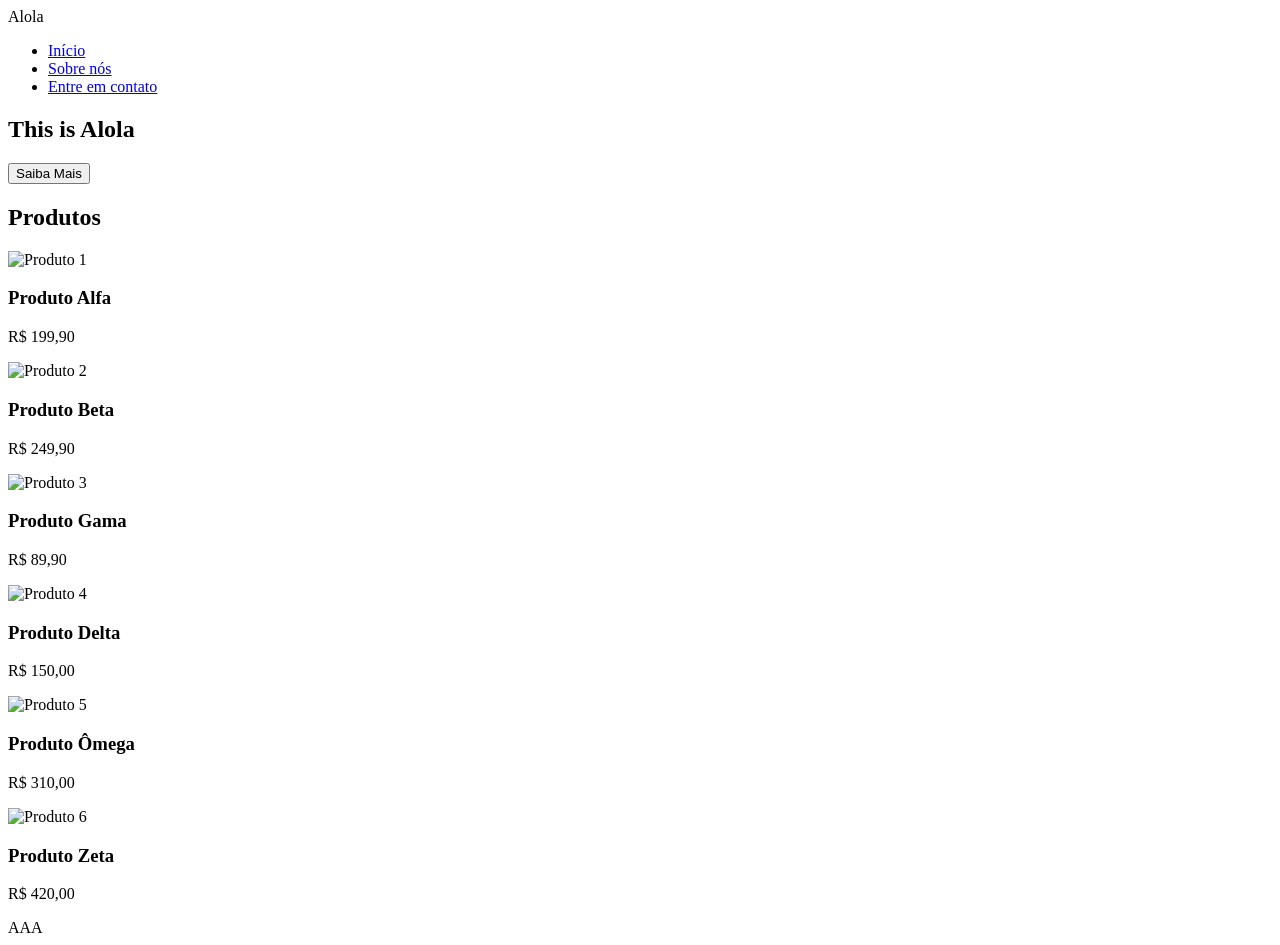
==== project_alola/index.html @ 88908933 "Iniciando projeto final" ====
<!DOCTYPE html>
<html lang="pt-BR">
<head>
    <meta charset="UTF-8">
    <meta name="viewport" content="width=device-width, initial-scale=1.0">
    <title>Alola website</title>
    <link rel="stylesheet" href="resources/style.css">
</head>
<body>

    <header>
        <nav class="navbar">
            <div class="logo">Alola</div>
            <div class="hamburger" id="hamburger-menu">
                <span></span>
                <span></span>
                <span></span>
            </div>
            <ul class="nav-links" id="nav-links-container">
                <li><a href="index.html">Início</a></li>
                <li><a href="sobre_nos.html">Sobre nós</a></li>
                <li><a href="contato.html">Entre em contato</a></li>
            </ul>
        </nav>
    </header>

        <section class="hero">
            <h1>This is Alola</h1>
            <button>Saiba Mais</button>
        </section>

        <section id="pagina1" class="container">
            <h2 class="section-title">Produtos</h2>
            <div class="grid-produtos">
                <div class="produto-card">
                    <img src="https://picsum.photos/400/300?random=1" alt="Produto 1">
                    <div class="produto-info">
                        <h3>Produto Alfa</h3>
                        <p class="preco">R$ 199,90</p>
                    </div>
                </div>
                <div class="produto-card">
                    <img src="https://picsum.photos/400/300?random=2" alt="Produto 2">
                    <div class="produto-info">
                        <h3>Produto Beta</h3>
                        <p class="preco">R$ 249,90</p>
                    </div>
                </div>
                <div class="produto-card">
                    <img src="https://picsum.photos/400/300?random=3" alt="Produto 3">
                    <div class="produto-info">
                        <h3>Produto Gama</h3>
                        <p class="preco">R$ 89,90</p>
                    </div>
                </div>
                <div class="produto-card">
                    <img src="https://picsum.photos/400/300?random=4" alt="Produto 4">
                    <div class="produto-info">
                        <h3>Produto Delta</h3>
                        <p class="preco">R$ 150,00</p>
                    </div>
                </div>
                <div class="produto-card">
                    <img src="https://picsum.photos/400/300?random=5" alt="Produto 5">
                    <div class="produto-info">
                        <h3>Produto Ômega</h3>
                        <p class="preco">R$ 310,00</p>
                    </div>
                </div>
                <div class="produto-card">
                    <img src="https://picsum.photos/400/300?random=6" alt="Produto 6">
                    <div class="produto-info">
                        <h3>Produto Zeta</h3>
                        <p class="preco">R$ 420,00</p>
                    </div>
                </div>
            </div>
        </section>
    <footer>
        AAA
    </footer>
</body>
</html>
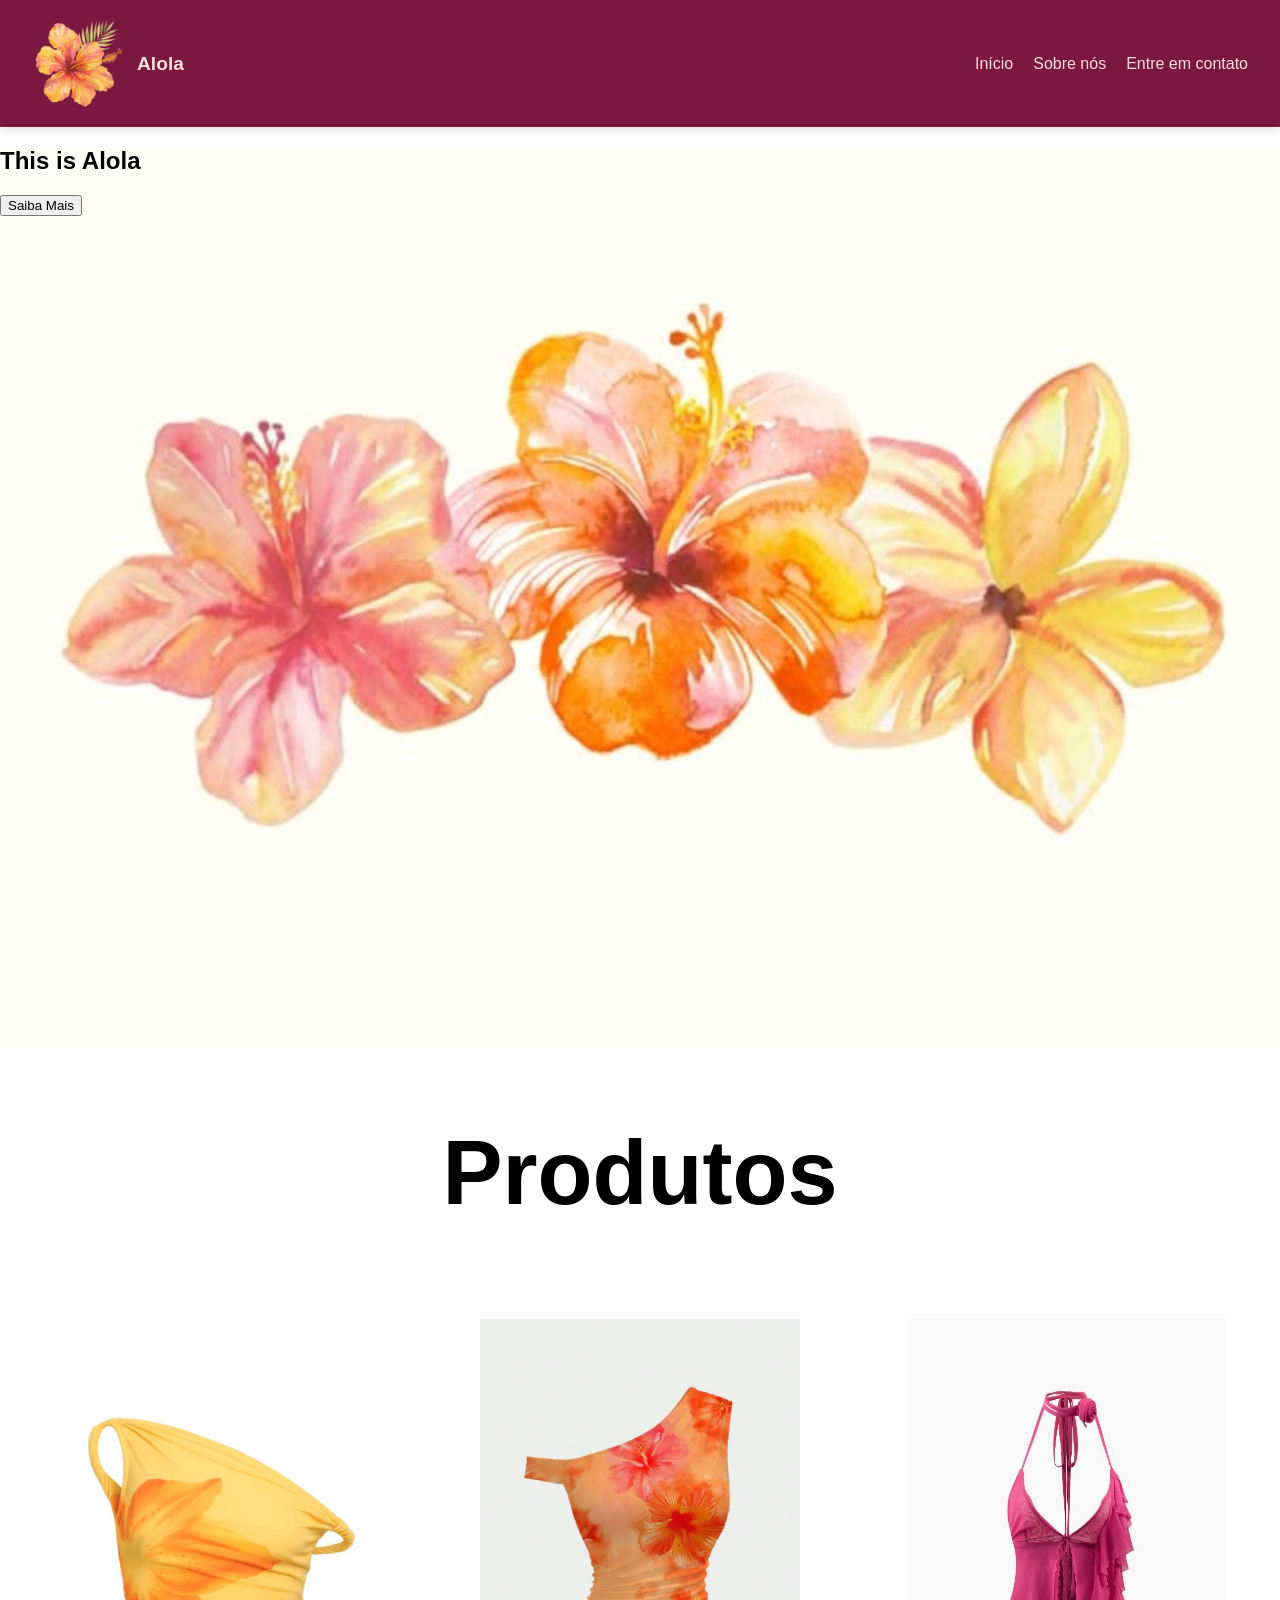
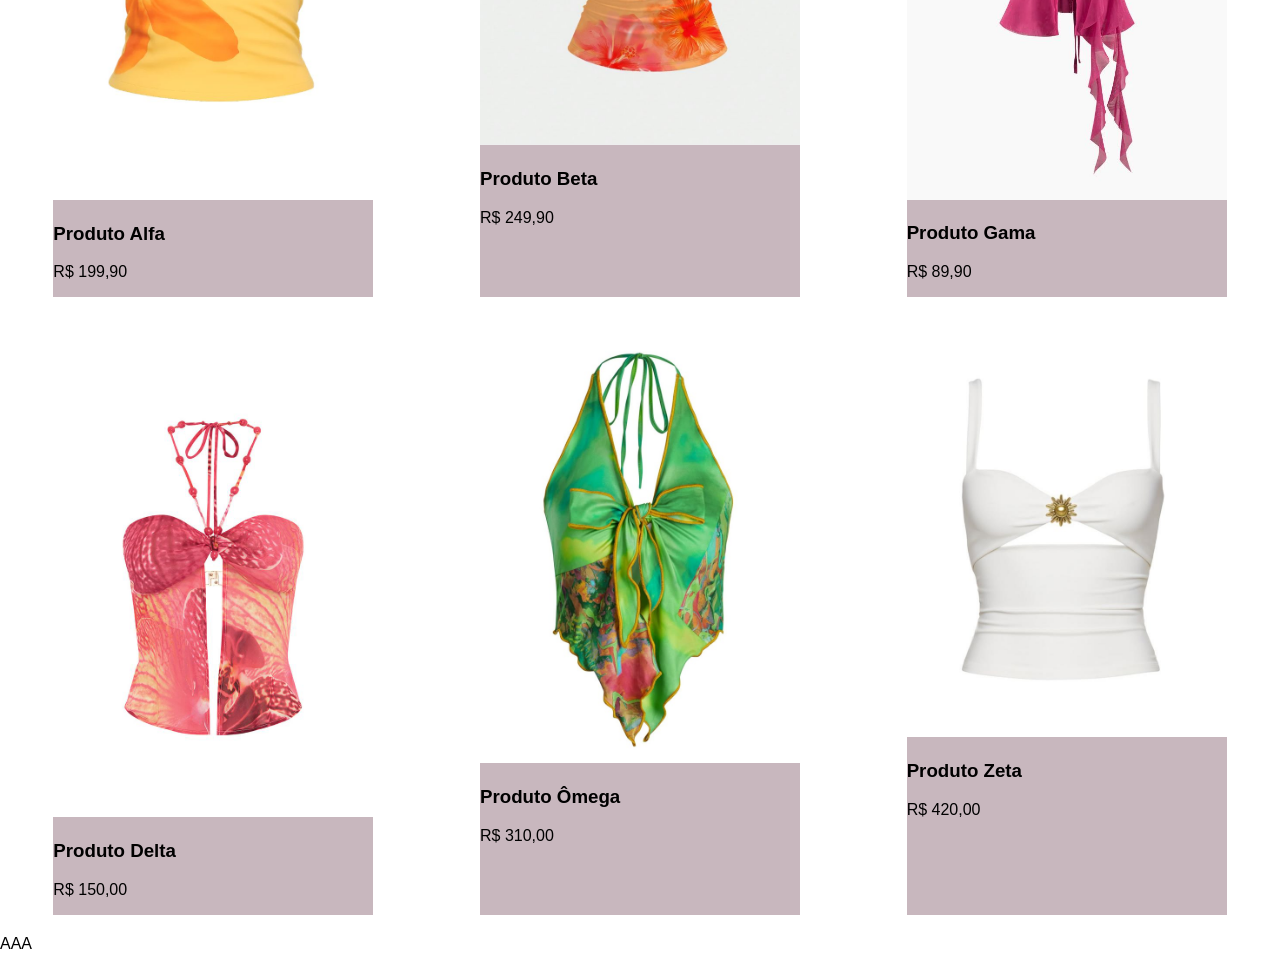
==== commit 9b0bf751: "Atualizando projeto" ====
--- a/project_alola/index.html
+++ b/project_alola/index.html
@@ -4,13 +4,17 @@
     <meta charset="UTF-8">
     <meta name="viewport" content="width=device-width, initial-scale=1.0">
     <title>Alola website</title>
+    <script src="logica.js" defer></script>
     <link rel="stylesheet" href="resources/style.css">
 </head>
 <body>
 
     <header>
         <nav class="navbar">
-            <div class="logo">Alola</div>
+            <div class="logo">
+                <img class="logo" src="resources/img/logo.png" alt="logo">
+                <a href="index.html">Alola</a>
+            </div>
             <div class="hamburger" id="hamburger-menu">
                 <span></span>
                 <span></span>
@@ -30,45 +34,45 @@
         </section>
 
         <section id="pagina1" class="container">
-            <h2 class="section-title">Produtos</h2>
+            <h1 class="section-title">Produtos</h1>
             <div class="grid-produtos">
                 <div class="produto-card">
-                    <img src="https://picsum.photos/400/300?random=1" alt="Produto 1">
+                    <img src="resources/img/blusa_amarela.jpg" alt="Produto 1">
                     <div class="produto-info">
                         <h3>Produto Alfa</h3>
                         <p class="preco">R$ 199,90</p>
                     </div>
                 </div>
                 <div class="produto-card">
-                    <img src="https://picsum.photos/400/300?random=2" alt="Produto 2">
+                    <img src="resources/img/blusa_laranja.jpg" alt="Produto 2">
                     <div class="produto-info">
                         <h3>Produto Beta</h3>
                         <p class="preco">R$ 249,90</p>
                     </div>
                 </div>
                 <div class="produto-card">
-                    <img src="https://picsum.photos/400/300?random=3" alt="Produto 3">
+                    <img src="resources/img/blusa_rosa.jpg" alt="Produto 3">
                     <div class="produto-info">
                         <h3>Produto Gama</h3>
                         <p class="preco">R$ 89,90</p>
                     </div>
                 </div>
                 <div class="produto-card">
-                    <img src="https://picsum.photos/400/300?random=4" alt="Produto 4">
+                    <img src="resources/img/blusa_salmao.jpg" alt="Produto 4">
                     <div class="produto-info">
                         <h3>Produto Delta</h3>
                         <p class="preco">R$ 150,00</p>
                     </div>
                 </div>
                 <div class="produto-card">
-                    <img src="https://picsum.photos/400/300?random=5" alt="Produto 5">
+                    <img src="resources/img/blusa_verde.jpg" alt="Produto 5">
                     <div class="produto-info">
                         <h3>Produto Ômega</h3>
                         <p class="preco">R$ 310,00</p>
                     </div>
                 </div>
                 <div class="produto-card">
-                    <img src="https://picsum.photos/400/300?random=6" alt="Produto 6">
+                    <img src="resources/img/blusa_branca.jpg" alt="Produto 6">
                     <div class="produto-info">
                         <h3>Produto Zeta</h3>
                         <p class="preco">R$ 420,00</p>
--- a/project_alola/resources/style.css
+++ b/project_alola/resources/style.css
@@ -0,0 +1,116 @@
+body{
+    text-decoration: none;
+    margin: 0;
+    padding: 0;
+    box-sizing: border-box;
+    font-family: -apple-system, BlinkMacSystemFont, "Segoe UI", Roboto, Helvetica, Arial, sans-serif;;
+}
+.navbar {
+    display: flex;
+    justify-content: space-between;
+    align-items: center;
+    padding: 1rem 2rem;
+    background-color: #7b1840;
+    box-shadow: 0 3px 7px rgba(0,0,0,0.1);
+}
+.logo {
+    display: flex;
+    align-items: center;
+    gap: 10px;
+    font-weight: bold;
+    font-size: 1.2rem;
+}
+.logo img {
+    height: 95px;
+}
+.nav-links {
+    display: flex;
+    list-style: none;
+    gap: 20px;
+}
+a {
+    text-decoration: none;
+    color: #ffdddd;
+    transition: color 0.3s;
+}
+#pagina1{
+    width: 100%;
+} 
+#pagina1 .section-title{
+    text-align: center;
+    font-size: 10vh;
+}
+.grid-produtos{
+    display:flex;
+    flex-wrap: wrap;
+    justify-content: space-around;
+}
+.produto-card{
+    margin: 20px 15px;
+    background-color: #8c69777a;
+    width: 25%;
+}
+.produto-card img{
+    width: 100%;
+}
+/* Esconde o hambúrguer no desktop */
+.hamburger {
+    display: none;
+    cursor: pointer;
+    flex-direction: column;
+    gap: 5px;
+}
+.hamburger span {
+    display: block;
+    width: 25px;
+    height: 3px;
+    background-color: #ffdddd;
+    transition: all 0.3s ease;
+}
+.hero{
+    margin:0;
+    padding: 0;
+    background-image: url('img/download\ \(2\).jpg');
+    background-size: cover;      
+    background-repeat: no-repeat;
+    min-height: 100vh;
+}
+/* --- 3. Responsividade (Telas até 768px) --- */
+@media (max-width: 768px) {
+    .hamburger {
+        display: flex; /* Mostra o hambúrguer no mobile */
+    }
+
+    .nav-links {
+        position: absolute;
+        top: 90px; /* Altura aproximada do seu cabeçalho */
+        right: -100%; /* Esconde o menu para fora da tela */
+        flex-direction: column;
+        background-color: #7b1840c4;
+        width: 100%;
+        text-align: center;
+        transition: 0.3s ease-in-out;
+        box-shadow: 0 10px 10px rgba(0,0,0,0.1);
+        padding: 2rem 0;
+    }
+
+    /* Quando o JS ativar a classe, o menu entra na tela */
+    .nav-links.active {
+        right: 0;
+    }
+
+    .nav-links li {
+        margin: 1.5rem 0;
+    }
+
+    /* BÔNUS: Efeito visual no botão Hambúrguer virando um "X" */
+    .hamburger.active span:nth-child(1) {
+        transform: translateY(8px) rotate(45deg);
+    }
+    .hamburger.active span:nth-child(2) {
+        opacity: 0;
+    }
+    .hamburger.active span:nth-child(3) {
+        transform: translateY(-8px) rotate(-45deg);
+    }
+}
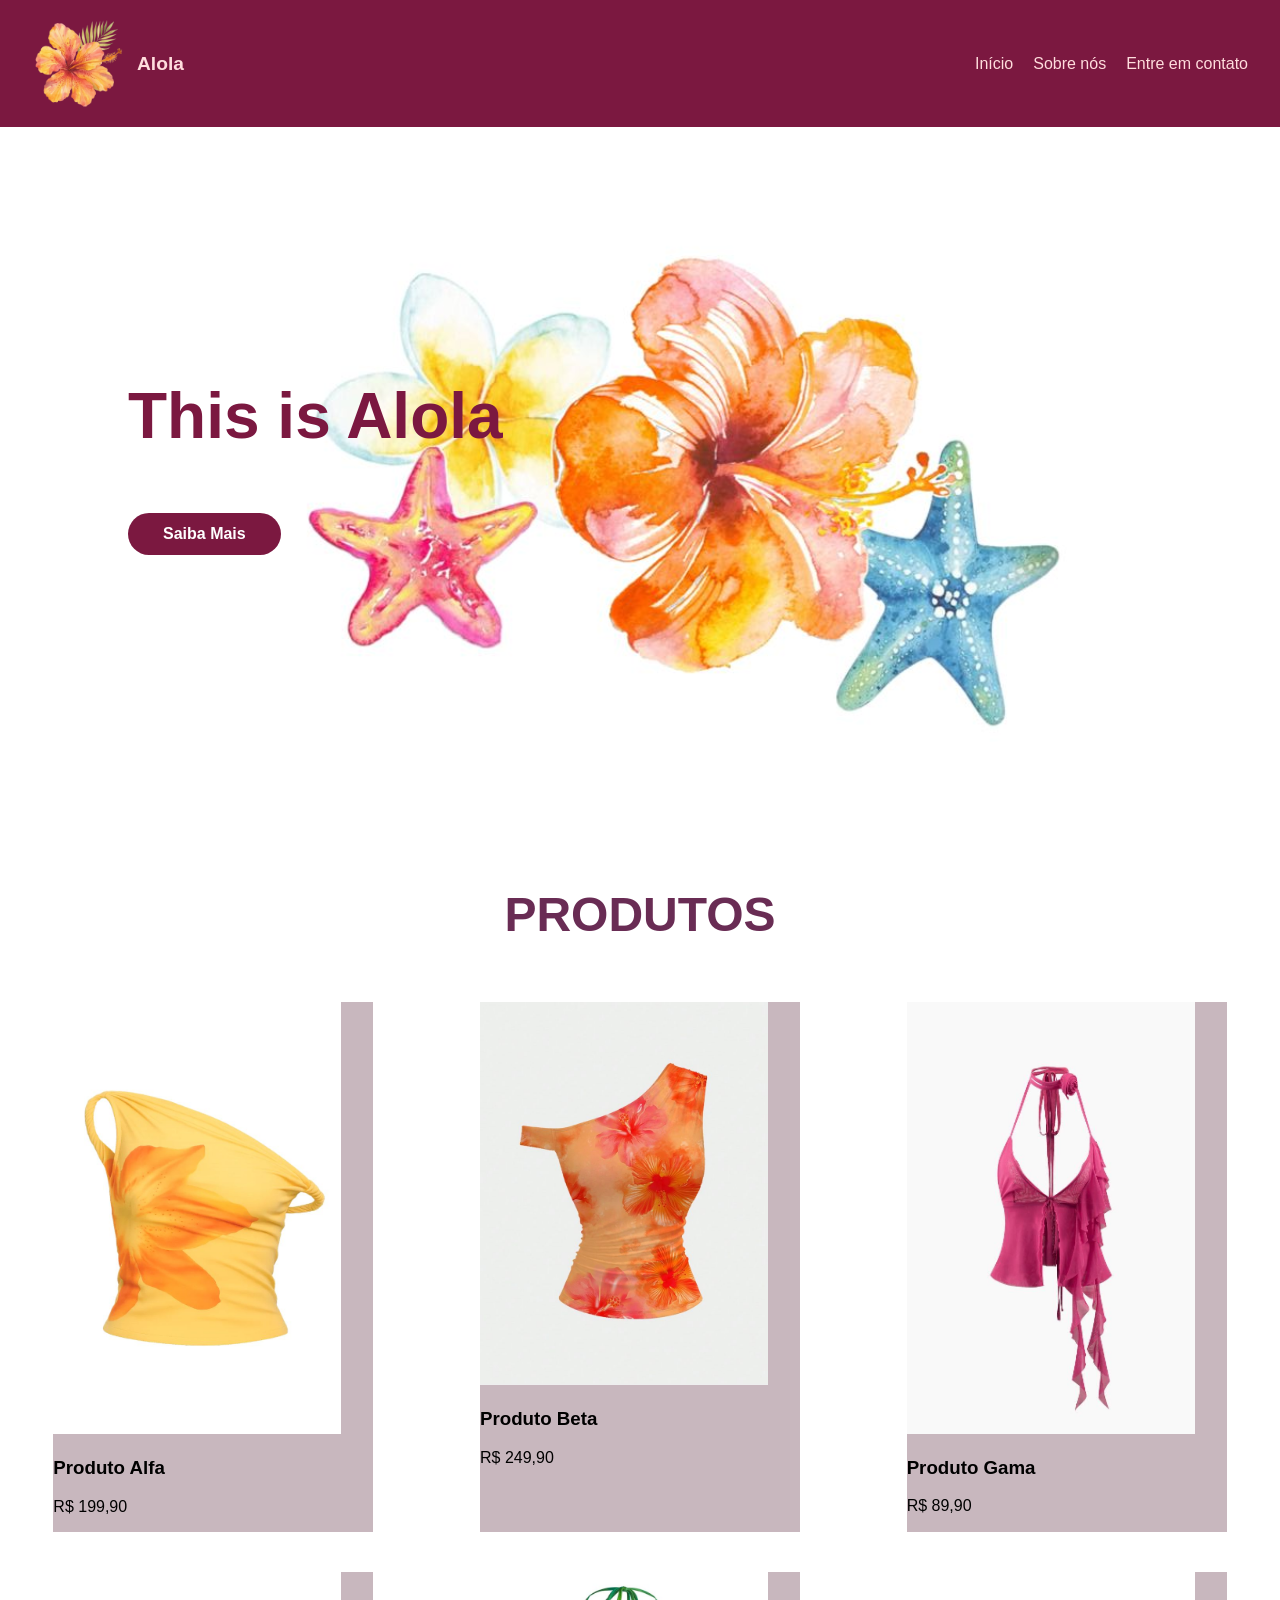
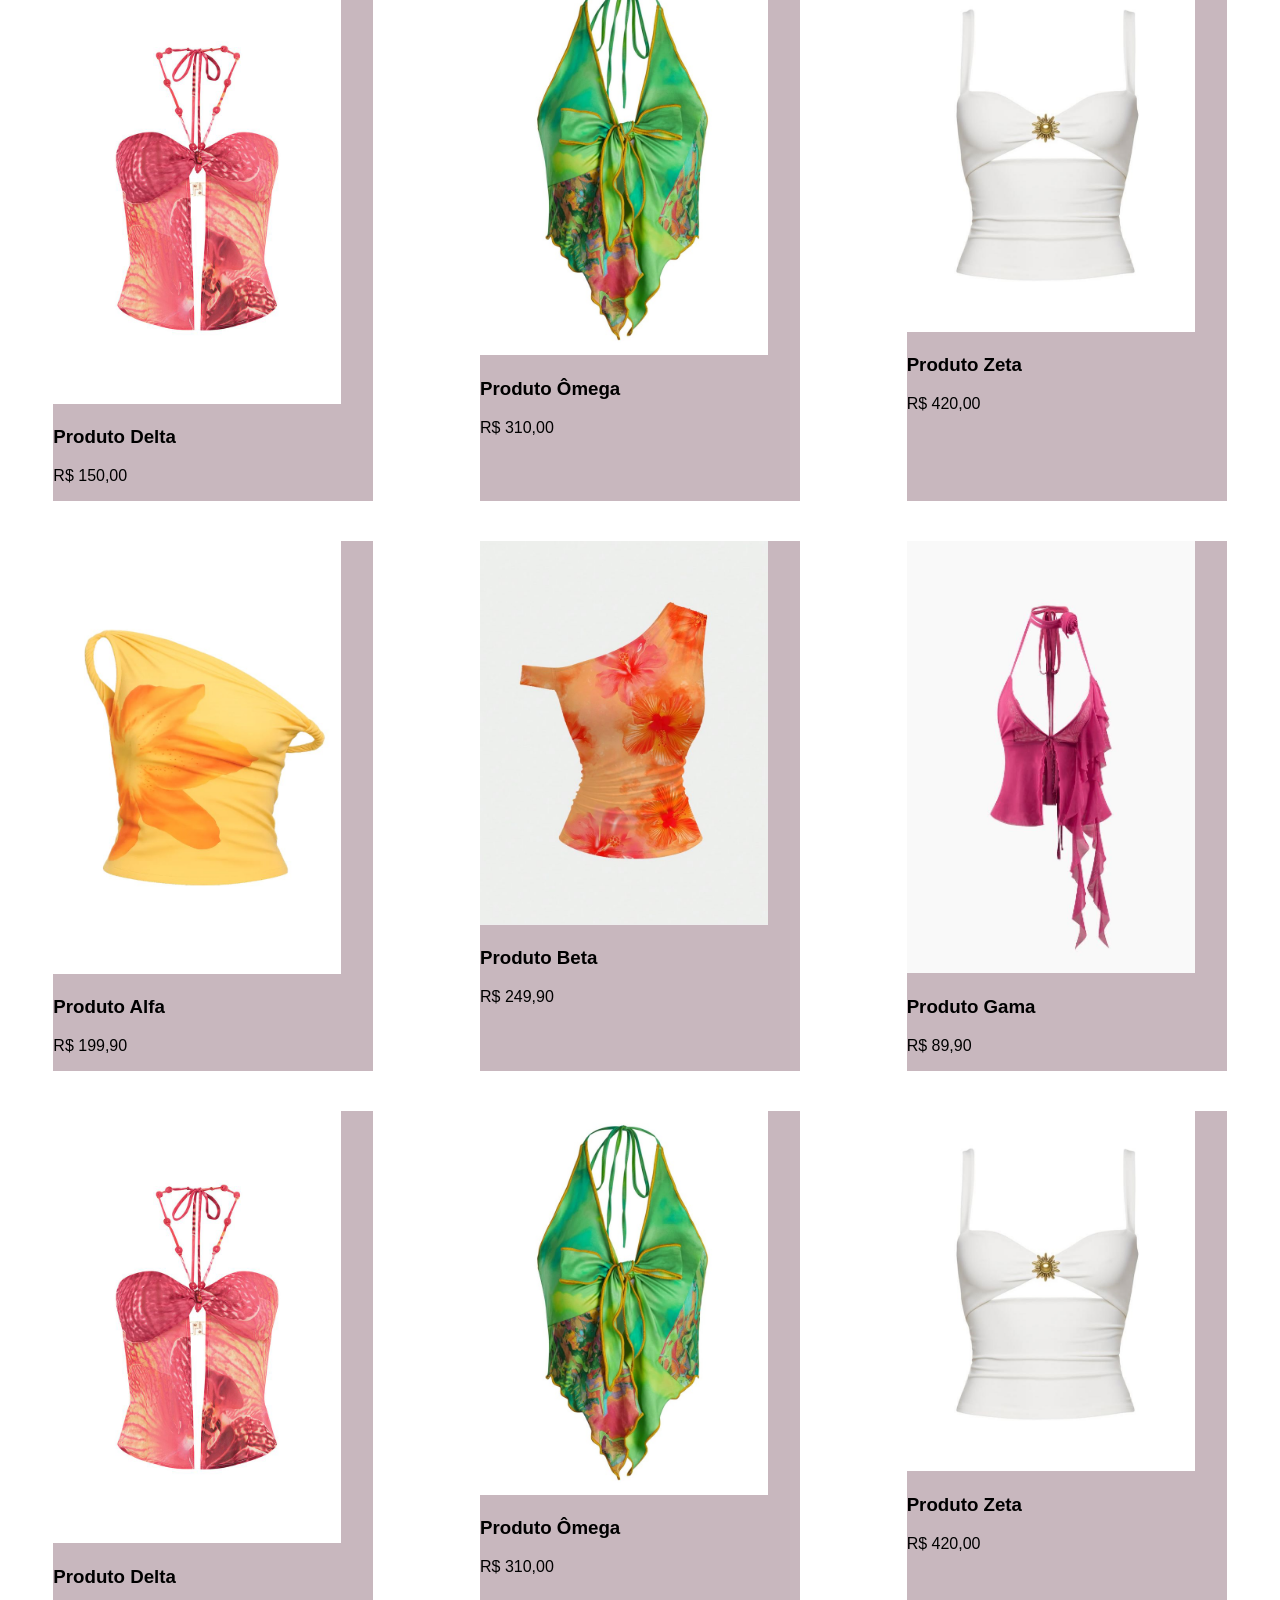
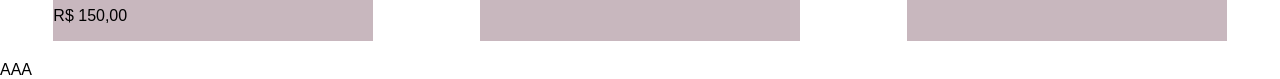
==== commit e0ea76c0: "Mudando algumas coisas do banner - 16/06" ====
--- a/project_alola/index.html
+++ b/project_alola/index.html
@@ -29,13 +29,59 @@
     </header>
 
         <section class="hero">
-            <h1>This is Alola</h1>
-            <button>Saiba Mais</button>
+            <img src="resources/img/download (1).jpg" alt="Banner Alola" class="hero-bg">
+
+            <div class="hero-content">
+                <h1>This is Alola</h1>
+                <button>Saiba Mais</button>
+            </div>
         </section>
 
         <section id="pagina1" class="container">
             <h1 class="section-title">Produtos</h1>
             <div class="grid-produtos">
+                <div class="produto-card">
+                    <img src="resources/img/blusa_amarela.jpg" alt="Produto 1">
+                    <div class="produto-info">
+                        <h3>Produto Alfa</h3>
+                        <p class="preco">R$ 199,90</p>
+                    </div>
+                </div>
+                <div class="produto-card">
+                    <img src="resources/img/blusa_laranja.jpg" alt="Produto 2">
+                    <div class="produto-info">
+                        <h3>Produto Beta</h3>
+                        <p class="preco">R$ 249,90</p>
+                    </div>
+                </div>
+                <div class="produto-card">
+                    <img src="resources/img/blusa_rosa.jpg" alt="Produto 3">
+                    <div class="produto-info">
+                        <h3>Produto Gama</h3>
+                        <p class="preco">R$ 89,90</p>
+                    </div>
+                </div>
+                <div class="produto-card">
+                    <img src="resources/img/blusa_salmao.jpg" alt="Produto 4">
+                    <div class="produto-info">
+                        <h3>Produto Delta</h3>
+                        <p class="preco">R$ 150,00</p>
+                    </div>
+                </div>
+                <div class="produto-card">
+                    <img src="resources/img/blusa_verde.jpg" alt="Produto 5">
+                    <div class="produto-info">
+                        <h3>Produto Ômega</h3>
+                        <p class="preco">R$ 310,00</p>
+                    </div>
+                </div>
+                <div class="produto-card">
+                    <img src="resources/img/blusa_branca.jpg" alt="Produto 6">
+                    <div class="produto-info">
+                        <h3>Produto Zeta</h3>
+                        <p class="preco">R$ 420,00</p>
+                    </div>
+                </div>
                 <div class="produto-card">
                     <img src="resources/img/blusa_amarela.jpg" alt="Produto 1">
                     <div class="produto-info">
--- a/project_alola/resources/style.css
+++ b/project_alola/resources/style.css
@@ -38,7 +38,9 @@
 } 
 #pagina1 .section-title{
     text-align: center;
-    font-size: 10vh;
+    font-size: clamp(1rem, 4vw, 3rem);
+    color: #692c54;
+    text-transform: uppercase;
 }
 .grid-produtos{
     display:flex;
@@ -46,12 +48,13 @@
     justify-content: space-around;
 }
 .produto-card{
+    justify-items:center;
     margin: 20px 15px;
     background-color: #8c69777a;
     width: 25%;
 }
 .produto-card img{
-    width: 100%;
+    width: 90%;
 }
 /* Esconde o hambúrguer no desktop */
 .hamburger {
@@ -68,23 +71,59 @@
     transition: all 0.3s ease;
 }
 .hero{
-    margin:0;
+    position: relative; 
+    width: 100%;
+    margin: 0;
     padding: 0;
-    background-image: url('img/download\ \(2\).jpg');
-    background-size: cover;      
-    background-repeat: no-repeat;
-    min-height: 100vh;
+    overflow: hidden;
 }
+.hero img {
+    max-width: 1500px;
+    width: 100%;
+    height: auto;
+    display: block;
+}
+.hero-content {
+    position: absolute;
+    top: 50%;
+    transform: translateY(-50%); 
+    left: 10%;
+    display: flex;
+    flex-direction: column;
+    gap: 20px;
+}
+.hero-content h1 {
+    font-size: clamp(2rem, 5vw, 6rem);
+    color:#7b1840 ;
+    font-family: sans-serif;
+    margin: 0;
+    position: relative;
+    top: -40px
+}
+.hero-content button {
+    padding: 12px 35px;
+    font-size: 1rem;
+    font-weight: bold;
+    color: #ffffff;
+    background-color: #7b1840;
+    border: none;
+    border-radius: 30px;
+    cursor: pointer;
+    align-self: flex-start; 
+}
+.hero-content button:hover {
+    background-color:#5c2147;
+}
+
 /* --- 3. Responsividade (Telas até 768px) --- */
 @media (max-width: 768px) {
     .hamburger {
-        display: flex; /* Mostra o hambúrguer no mobile */
+        display: flex; 
     }
-
     .nav-links {
         position: absolute;
-        top: 90px; /* Altura aproximada do seu cabeçalho */
-        right: -100%; /* Esconde o menu para fora da tela */
+        top: 90px;
+        right: -100%;
         flex-direction: column;
         background-color: #7b1840c4;
         width: 100%;
@@ -93,17 +132,12 @@
         box-shadow: 0 10px 10px rgba(0,0,0,0.1);
         padding: 2rem 0;
     }
-
-    /* Quando o JS ativar a classe, o menu entra na tela */
     .nav-links.active {
         right: 0;
     }
-
     .nav-links li {
         margin: 1.5rem 0;
     }
-
-    /* BÔNUS: Efeito visual no botão Hambúrguer virando um "X" */
     .hamburger.active span:nth-child(1) {
         transform: translateY(8px) rotate(45deg);
     }
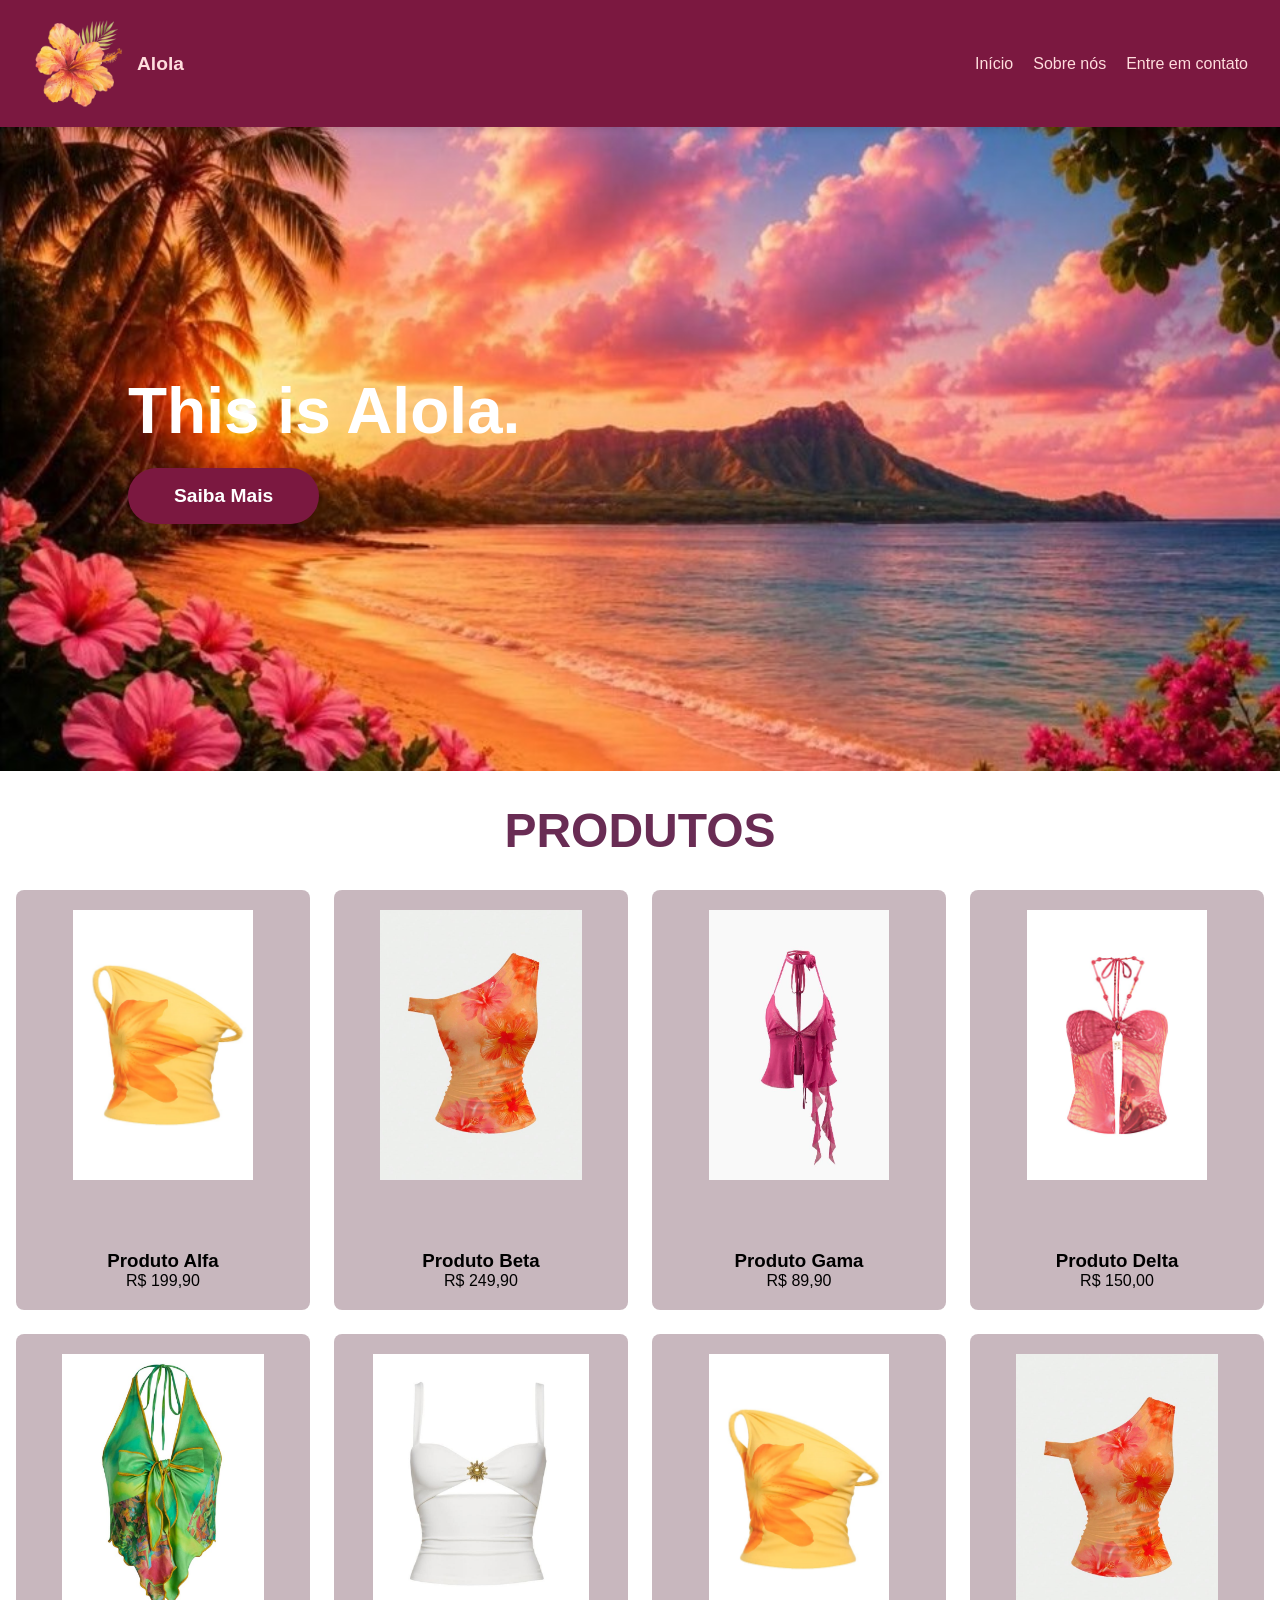
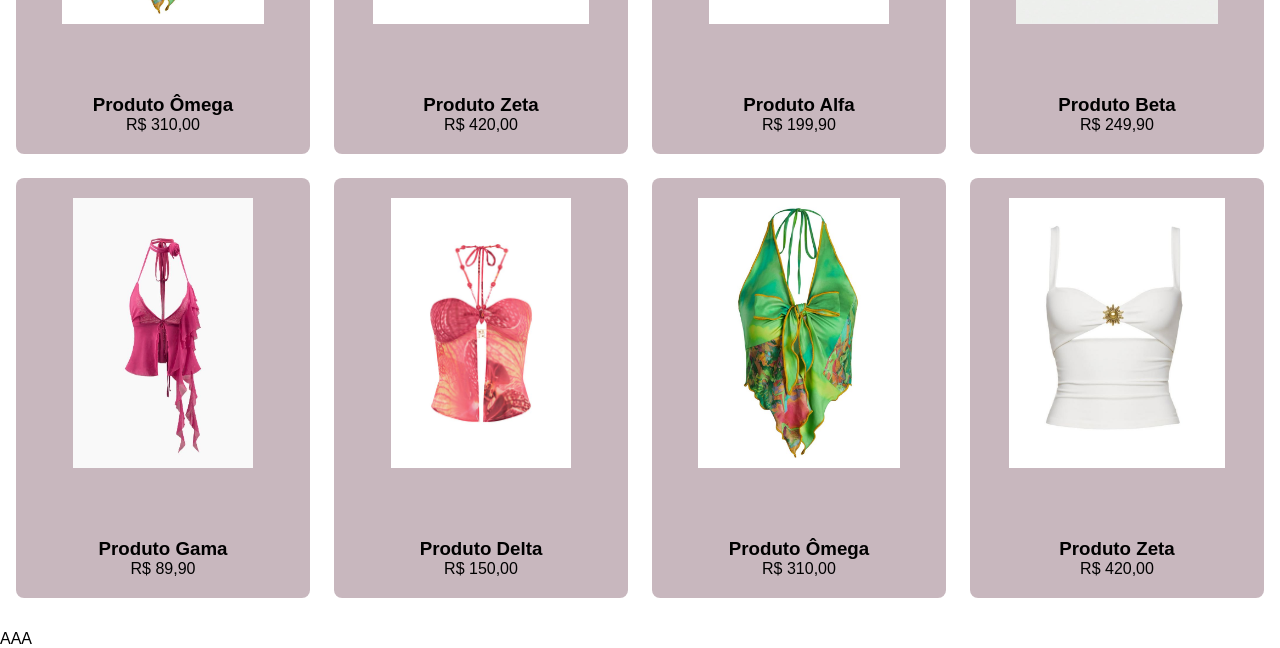
==== commit 5eb52f8b: "Melhorando o banner hero e a disposição dos produtos" ====
--- a/project_alola/index.html
+++ b/project_alola/index.html
@@ -29,10 +29,10 @@
     </header>
 
         <section class="hero">
-            <img src="resources/img/download (1).jpg" alt="Banner Alola" class="hero-bg">
+            <img src="resources/img/banner.jpg" alt="Banner Alola" class="hero-bg">
 
             <div class="hero-content">
-                <h1>This is Alola</h1>
+                <h1>This is Alola.</h1>
                 <button>Saiba Mais</button>
             </div>
         </section>
--- a/project_alola/resources/style.css
+++ b/project_alola/resources/style.css
@@ -1,18 +1,40 @@
-body{
-    text-decoration: none;
+/* --- 1. CONFIGURAÇÕES GERAIS / RESET --- */
+* {
     margin: 0;
     padding: 0;
     box-sizing: border-box;
-    font-family: -apple-system, BlinkMacSystemFont, "Segoe UI", Roboto, Helvetica, Arial, sans-serif;;
-}
+}
+
+body {
+    font-family: -apple-system, BlinkMacSystemFont, "Segoe UI", Roboto, Helvetica, Arial, sans-serif;
+    background-color: #ffffff; /* Boa prática definir um fundo padrão */
+}
+
+html, body {
+    margin: 0;
+    padding: 0;
+    box-sizing: border-box;
+    width: 100%;
+    overflow-x: hidden; /* Remove o scroll horizontal do menu escondido */
+}
+a {
+    text-decoration: none;
+    color: #ffdddd;
+    transition: color 0.3s ease;
+}
+
+/* --- 2. HEADER / NAVBAR --- */
 .navbar {
     display: flex;
     justify-content: space-between;
     align-items: center;
     padding: 1rem 2rem;
     background-color: #7b1840;
-    box-shadow: 0 3px 7px rgba(0,0,0,0.1);
-}
+    box-shadow: 0 3px 7px rgba(0, 0, 0, 0.1);
+    position: relative; /* CRÍTICO: Garante que o menu mobile se alinhe a partir da navbar */
+    z-index: 10;
+}
+
 .logo {
     display: flex;
     align-items: center;
@@ -20,49 +42,26 @@
     font-weight: bold;
     font-size: 1.2rem;
 }
+
 .logo img {
     height: 95px;
-}
+    width: auto;
+}
+
 .nav-links {
     display: flex;
     list-style: none;
     gap: 20px;
 }
-a {
-    text-decoration: none;
-    color: #ffdddd;
-    transition: color 0.3s;
-}
-#pagina1{
-    width: 100%;
-} 
-#pagina1 .section-title{
-    text-align: center;
-    font-size: clamp(1rem, 4vw, 3rem);
-    color: #692c54;
-    text-transform: uppercase;
-}
-.grid-produtos{
-    display:flex;
-    flex-wrap: wrap;
-    justify-content: space-around;
-}
-.produto-card{
-    justify-items:center;
-    margin: 20px 15px;
-    background-color: #8c69777a;
-    width: 25%;
-}
-.produto-card img{
-    width: 90%;
-}
-/* Esconde o hambúrguer no desktop */
+
+/* --- 3. MENU HAMBÚRGUER (DESKTOP) --- */
 .hamburger {
     display: none;
     cursor: pointer;
     flex-direction: column;
     gap: 5px;
 }
+
 .hamburger span {
     display: block;
     width: 25px;
@@ -70,39 +69,41 @@
     background-color: #ffdddd;
     transition: all 0.3s ease;
 }
-.hero{
+
+/* --- 4. HERO SECTION --- */
+.hero {
     position: relative; 
     width: 100%;
-    margin: 0;
-    padding: 0;
     overflow: hidden;
 }
+
 .hero img {
-    max-width: 1500px;
+    max-width: 2000px;
     width: 100%;
     height: auto;
     display: block;
-}
+    margin: 0 auto;
+}
+
 .hero-content {
     position: absolute;
     top: 50%;
+    left: 10%;
     transform: translateY(-50%); 
-    left: 10%;
     display: flex;
     flex-direction: column;
     gap: 20px;
 }
+
 .hero-content h1 {
     font-size: clamp(2rem, 5vw, 6rem);
-    color:#7b1840 ;
-    font-family: sans-serif;
+    color: #ffffff;
     margin: 0;
-    position: relative;
-    top: -40px
-}
+}
+
 .hero-content button {
-    padding: 12px 35px;
-    font-size: 1rem;
+    padding: 17px 46px;
+    font-size: 1.2rem;
     font-weight: bold;
     color: #ffffff;
     background-color: #7b1840;
@@ -110,41 +111,110 @@
     border-radius: 30px;
     cursor: pointer;
     align-self: flex-start; 
-}
+    transition: background-color 0.3s ease;
+}
+
 .hero-content button:hover {
-    background-color:#5c2147;
-}
-
-/* --- 3. Responsividade (Telas até 768px) --- */
+    background-color: #5c2147;
+}
+
+/* --- 5. SEÇÃO DE PRODUTOS / CONTEÚDO --- */
+#pagina1 {
+    width: 100%;
+    padding: 2rem 1rem;
+} 
+
+#pagina1 .section-title {
+    text-align: center;
+    font-size: clamp(1.5rem, 4vw, 3rem);
+    color: #692c54;
+    text-transform: uppercase;
+    margin-bottom: 2rem;
+}
+
+.grid-produtos {
+    display: flex;
+    flex-wrap: wrap;
+    justify-content: center;
+    gap: 24px;
+    max-width: 1300px;
+    margin: 0 auto;
+}
+
+.produto-card {
+    display: flex;
+    flex-direction: column;
+    justify-content: space-between;
+    align-items: center;
+    text-align: center;
+    padding: 20px;
+    background-color: rgba(140, 105, 119, 0.48);
+    flex: 1 1 250px;
+    max-width: 300px;
+    border-radius: 8px;
+    flex: 1 1 calc(25% - 24px);
+    min-width: 240px; 
+    max-width: 300px;
+    min-height: 420px;
+}
+
+.produto-card img {
+    width: 100%;
+    height: 270px;
+    object-fit: contain;
+    border-radius: 4px;
+    margin-bottom: 15px;
+}
+
+/* --- 6. RESPONSIVIDADE (MOBILE - ATÉ 768px) --- */
 @media (max-width: 768px) {
     .hamburger {
         display: flex; 
     }
+
     .nav-links {
+        display: flex;
+        flex-direction: column;
         position: absolute;
-        top: 90px;
+        top: 100%; /* O menu vai começar exatamente onde a navbar termina */
         right: -100%;
-        flex-direction: column;
-        background-color: #7b1840c4;
         width: 100%;
+        background-color: rgba(123, 24, 64, 0.95); /* Cor sólida/semi-transparente uniforme */
         text-align: center;
-        transition: 0.3s ease-in-out;
+        padding: 2rem 0;
         box-shadow: 0 10px 10px rgba(0,0,0,0.1);
-        padding: 2rem 0;
-    }
+        transition: right 0.3s ease-in-out;
+    }
+
     .nav-links.active {
         right: 0;
     }
+
     .nav-links li {
         margin: 1.5rem 0;
     }
+
+    /* Animação do Ícone Hambúrguer para 'X' */
     .hamburger.active span:nth-child(1) {
         transform: translateY(8px) rotate(45deg);
     }
+
     .hamburger.active span:nth-child(2) {
         opacity: 0;
     }
+
     .hamburger.active span:nth-child(3) {
         transform: translateY(-8px) rotate(-45deg);
     }
+    
+    /* Ajuste do Hero para telas menores para evitar textos cortados */
+    .hero-content {
+        position: absolute;
+        top: 50%;
+        left: 8%; /* Um pouco mais perto da borda em telas menores */
+        transform: translateY(-50%);
+        padding: 0;
+        background: none;
+        gap: 10px;
+    }
 }
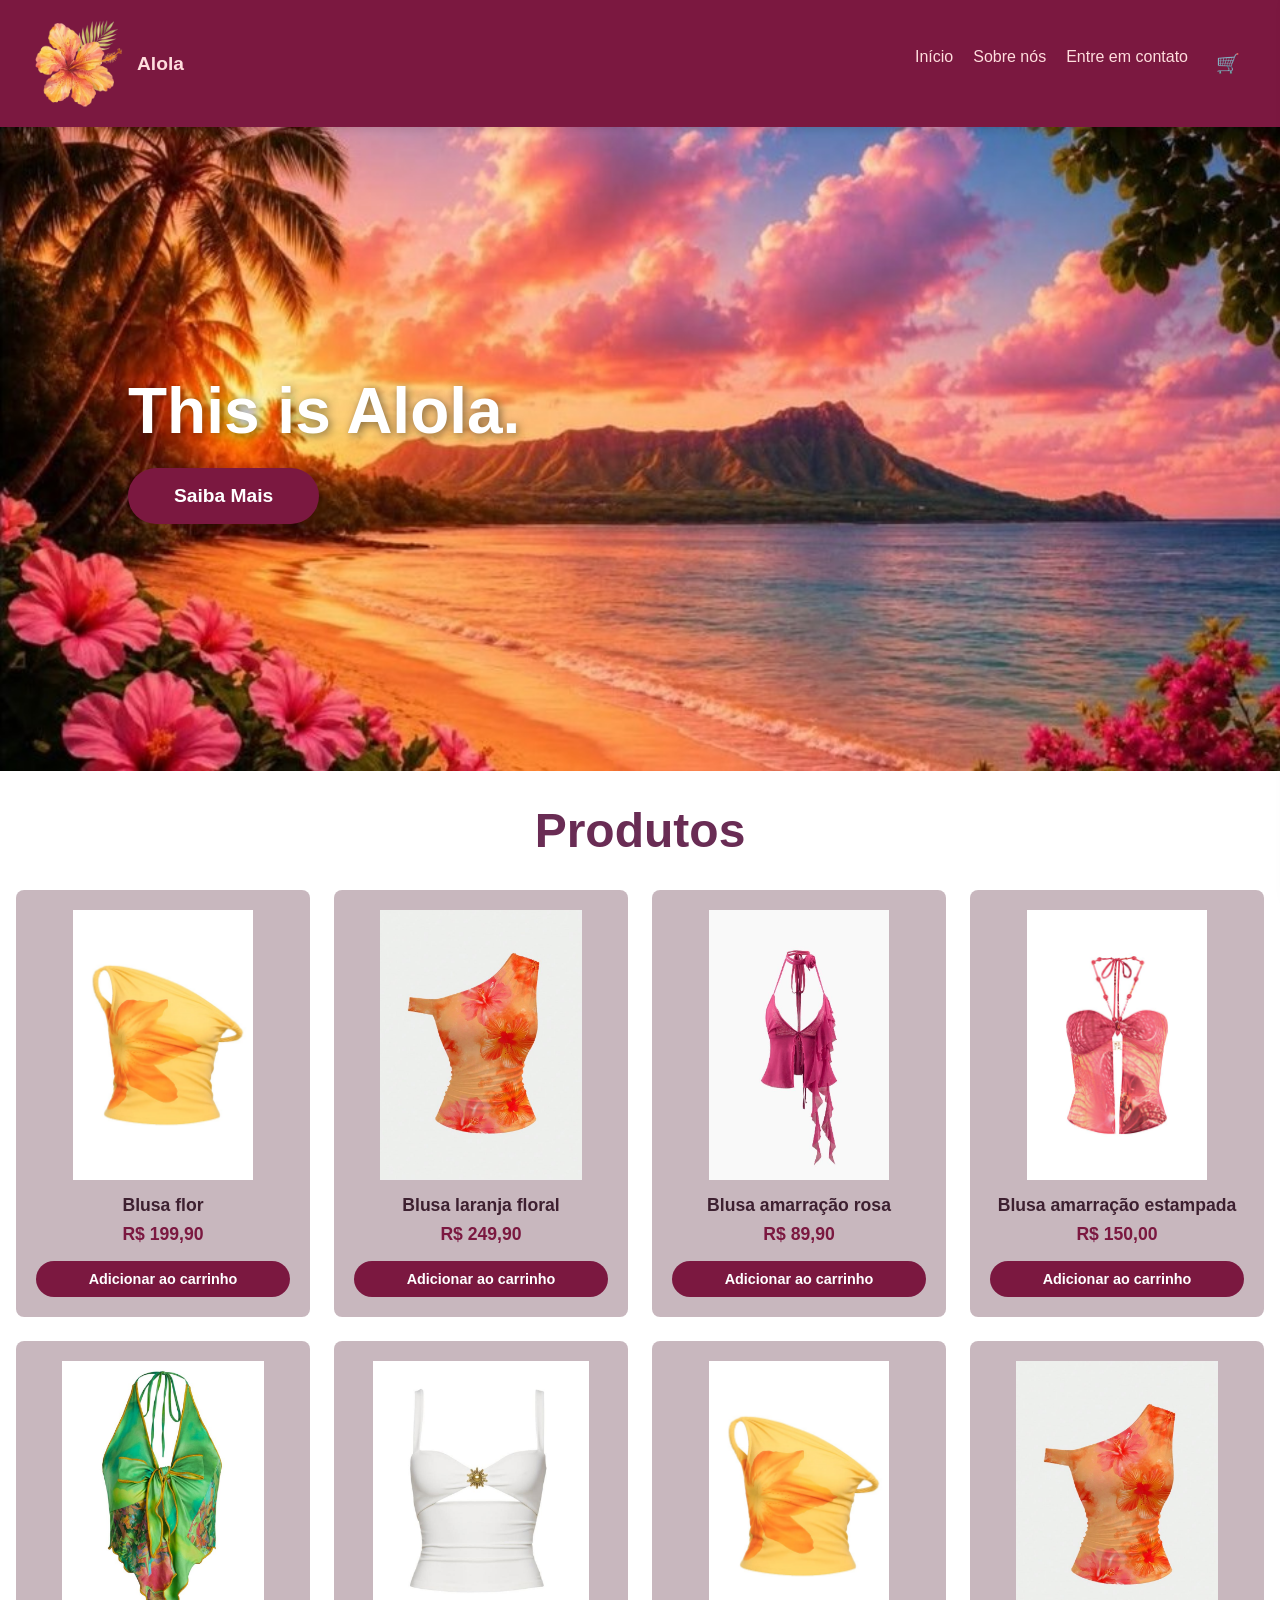
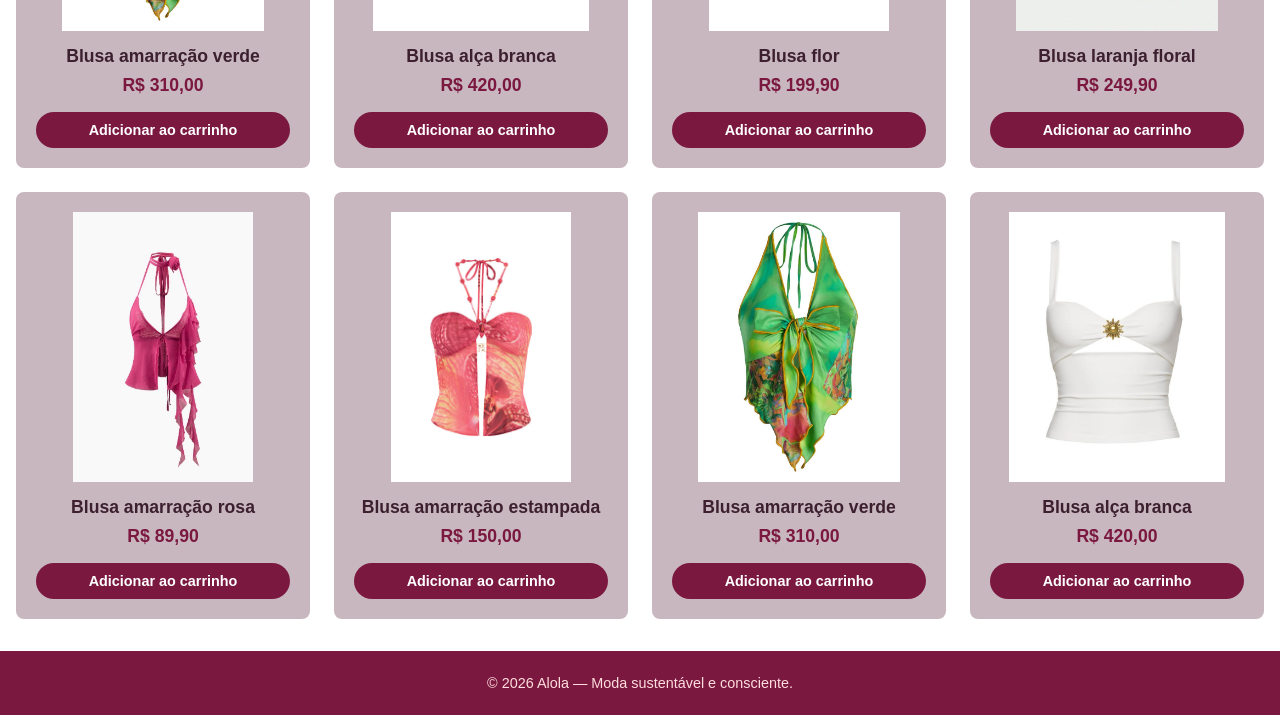
==== commit 297a4f6f: "Adiciona pagina Sobre Nos eco friendly, carrinho simulado e formulario de contato revisado no projec" ====
--- a/project_alola/index.html
+++ b/project_alola/index.html
@@ -24,6 +24,11 @@
                 <li><a href="index.html">Início</a></li>
                 <li><a href="sobre_nos.html">Sobre nós</a></li>
                 <li><a href="contato.html">Entre em contato</a></li>
+                <li>
+                    <button class="btn-carrinho-nav" id="btn-abrir-carrinho" aria-label="Abrir carrinho">
+                        🛒 <span class="carrinho-badge" id="carrinho-badge">0</span>
+                    </button>
+                </li>
             </ul>
         </nav>
     </header>
@@ -33,101 +38,129 @@
 
             <div class="hero-content">
                 <h1>This is Alola.</h1>
-                <button>Saiba Mais</button>
+                <a href="sobre_nos.html" class="btn-hero">Saiba Mais</a>
             </div>
         </section>
 
         <section id="pagina1" class="container">
             <h1 class="section-title">Produtos</h1>
             <div class="grid-produtos">
-                <div class="produto-card">
-                    <img src="resources/img/blusa_amarela.jpg" alt="Produto 1">
+                <div class="produto-card" data-id="1">
+                    <img src="resources/img/blusa_amarela.jpg" alt="Blusa flor">
                     <div class="produto-info">
-                        <h3>Produto Alfa</h3>
+                        <h3>Blusa flor</h3>
                         <p class="preco">R$ 199,90</p>
+                        <button class="btn-adicionar-carrinho" data-nome="Blusa flor" data-preco="199.90">Adicionar ao carrinho</button>
                     </div>
                 </div>
-                <div class="produto-card">
-                    <img src="resources/img/blusa_laranja.jpg" alt="Produto 2">
+                <div class="produto-card" data-id="2">
+                    <img src="resources/img/blusa_laranja.jpg" alt="Blusa laranja floral">
                     <div class="produto-info">
-                        <h3>Produto Beta</h3>
+                        <h3>Blusa laranja floral</h3>
                         <p class="preco">R$ 249,90</p>
+                        <button class="btn-adicionar-carrinho" data-nome="Blusa laranja floral" data-preco="249.90">Adicionar ao carrinho</button>
                     </div>
                 </div>
-                <div class="produto-card">
-                    <img src="resources/img/blusa_rosa.jpg" alt="Produto 3">
+                <div class="produto-card" data-id="3">
+                    <img src="resources/img/blusa_rosa.jpg" alt="Blusa amarração rosa">
                     <div class="produto-info">
-                        <h3>Produto Gama</h3>
+                        <h3>Blusa amarração rosa</h3>
                         <p class="preco">R$ 89,90</p>
+                        <button class="btn-adicionar-carrinho" data-nome="Blusa amarração rosa" data-preco="89.90">Adicionar ao carrinho</button>
                     </div>
                 </div>
-                <div class="produto-card">
-                    <img src="resources/img/blusa_salmao.jpg" alt="Produto 4">
+                <div class="produto-card" data-id="4">
+                    <img src="resources/img/blusa_salmao.jpg" alt="Blusa amarração estampada">
                     <div class="produto-info">
-                        <h3>Produto Delta</h3>
+                        <h3>Blusa amarração estampada</h3>
                         <p class="preco">R$ 150,00</p>
+                        <button class="btn-adicionar-carrinho" data-nome="Blusa amarração estampada" data-preco="150.00">Adicionar ao carrinho</button>
                     </div>
                 </div>
-                <div class="produto-card">
-                    <img src="resources/img/blusa_verde.jpg" alt="Produto 5">
+                <div class="produto-card" data-id="5">
+                    <img src="resources/img/blusa_verde.jpg" alt="Blusa amarração verde">
                     <div class="produto-info">
-                        <h3>Produto Ômega</h3>
+                        <h3>Blusa amarração verde</h3>
                         <p class="preco">R$ 310,00</p>
+                        <button class="btn-adicionar-carrinho" data-nome="Blusa amarração verde" data-preco="310.00">Adicionar ao carrinho</button>
                     </div>
                 </div>
-                <div class="produto-card">
-                    <img src="resources/img/blusa_branca.jpg" alt="Produto 6">
+                <div class="produto-card" data-id="6">
+                    <img src="resources/img/blusa_branca.jpg" alt="Blusa alça branca">
                     <div class="produto-info">
-                        <h3>Produto Zeta</h3>
+                        <h3>Blusa alça branca</h3>
                         <p class="preco">R$ 420,00</p>
+                        <button class="btn-adicionar-carrinho" data-nome="Blusa alça branca" data-preco="420.00">Adicionar ao carrinho</button>
                     </div>
                 </div>
-                <div class="produto-card">
-                    <img src="resources/img/blusa_amarela.jpg" alt="Produto 1">
+                <div class="produto-card" data-id="7">
+                    <img src="resources/img/blusa_amarela.jpg" alt="Blusa flor">
                     <div class="produto-info">
-                        <h3>Produto Alfa</h3>
+                        <h3>Blusa flor</h3>
                         <p class="preco">R$ 199,90</p>
+                        <button class="btn-adicionar-carrinho" data-nome="Blusa flor" data-preco="199.90">Adicionar ao carrinho</button>
                     </div>
                 </div>
-                <div class="produto-card">
-                    <img src="resources/img/blusa_laranja.jpg" alt="Produto 2">
+                <div class="produto-card" data-id="8">
+                    <img src="resources/img/blusa_laranja.jpg" alt="Blusa laranja floral">
                     <div class="produto-info">
-                        <h3>Produto Beta</h3>
+                        <h3>Blusa laranja floral</h3>
                         <p class="preco">R$ 249,90</p>
+                        <button class="btn-adicionar-carrinho" data-nome="Blusa laranja floral" data-preco="249.90">Adicionar ao carrinho</button>
                     </div>
                 </div>
-                <div class="produto-card">
-                    <img src="resources/img/blusa_rosa.jpg" alt="Produto 3">
+                <div class="produto-card" data-id="9">
+                    <img src="resources/img/blusa_rosa.jpg" alt="Blusa amarração rosa">
                     <div class="produto-info">
-                        <h3>Produto Gama</h3>
+                        <h3>Blusa amarração rosa</h3>
                         <p class="preco">R$ 89,90</p>
+                        <button class="btn-adicionar-carrinho" data-nome="Blusa amarração rosa" data-preco="89.90">Adicionar ao carrinho</button>
                     </div>
                 </div>
-                <div class="produto-card">
-                    <img src="resources/img/blusa_salmao.jpg" alt="Produto 4">
+                <div class="produto-card" data-id="10">
+                    <img src="resources/img/blusa_salmao.jpg" alt="Blusa amarração estampada">
                     <div class="produto-info">
-                        <h3>Produto Delta</h3>
+                        <h3>Blusa amarração estampada</h3>
                         <p class="preco">R$ 150,00</p>
+                        <button class="btn-adicionar-carrinho" data-nome="Blusa amarração estampada" data-preco="150.00">Adicionar ao carrinho</button>
                     </div>
                 </div>
-                <div class="produto-card">
-                    <img src="resources/img/blusa_verde.jpg" alt="Produto 5">
+                <div class="produto-card" data-id="11">
+                    <img src="resources/img/blusa_verde.jpg" alt="Blusa amarração verde">
                     <div class="produto-info">
-                        <h3>Produto Ômega</h3>
+                        <h3>Blusa amarração verde</h3>
                         <p class="preco">R$ 310,00</p>
+                        <button class="btn-adicionar-carrinho" data-nome="Blusa amarração verde" data-preco="310.00">Adicionar ao carrinho</button>
                     </div>
                 </div>
-                <div class="produto-card">
-                    <img src="resources/img/blusa_branca.jpg" alt="Produto 6">
+                <div class="produto-card" data-id="12">
+                    <img src="resources/img/blusa_branca.jpg" alt="Blusa alça branca">
                     <div class="produto-info">
-                        <h3>Produto Zeta</h3>
+                        <h3>Blusa alça branca</h3>
                         <p class="preco">R$ 420,00</p>
+                        <button class="btn-adicionar-carrinho" data-nome="Blusa alça branca" data-preco="420.00">Adicionar ao carrinho</button>
                     </div>
                 </div>
             </div>
         </section>
+    <div class="carrinho-overlay" id="carrinho-overlay"></div>
+    <aside class="carrinho-panel" id="carrinho-panel" aria-hidden="true">
+        <div class="carrinho-header">
+            <h2>Seu Carrinho</h2>
+            <button class="btn-fechar-carrinho" id="btn-fechar-carrinho" aria-label="Fechar carrinho">&times;</button>
+        </div>
+        <ul class="carrinho-lista" id="carrinho-lista"></ul>
+        <div class="carrinho-vazio" id="carrinho-vazio">Seu carrinho está vazio.</div>
+        <div class="carrinho-footer">
+            <p class="carrinho-total">Total: <strong id="carrinho-total">R$ 0,00</strong></p>
+            <button class="btn-finalizar-compra" id="btn-finalizar-compra">Finalizar compra (simulação)</button>
+        </div>
+    </aside>
+
+    <div class="toast" id="toast"></div>
+
     <footer>
-        AAA
+        <p>&copy; 2026 Alola — Moda sustentável e consciente.</p>
     </footer>
 </body>
 </html>
--- a/project_alola/resources/style.css
+++ b/project_alola/resources/style.css
@@ -75,6 +75,7 @@
     position: relative; 
     width: 100%;
     overflow: hidden;
+    color: #ffffff;
 }
 
 .hero img {
@@ -99,9 +100,11 @@
     font-size: clamp(2rem, 5vw, 6rem);
     color: #ffffff;
     margin: 0;
-}
-
-.hero-content button {
+    text-shadow: 2px 2px 10px rgba(0, 0, 0, 0.5);
+}
+
+.hero-content button,
+.hero-content .btn-hero {
     padding: 17px 46px;
     font-size: 1.2rem;
     font-weight: bold;
@@ -110,12 +113,23 @@
     border: none;
     border-radius: 30px;
     cursor: pointer;
-    align-self: flex-start; 
+    align-self: flex-start;
     transition: background-color 0.3s ease;
-}
-
-.hero-content button:hover {
+    text-decoration: none;
+    display: inline-block;
+}
+
+.hero-content button:hover,
+.hero-content .btn-hero:hover {
     background-color: #5c2147;
+}
+
+.section-title {
+    text-align: center;
+    font-size: clamp(1.5rem, 4vw, 3rem);
+    color: #692c54;
+    /* text-transform: uppercase; */
+    margin-bottom: 2rem;
 }
 
 /* --- 5. SEÇÃO DE PRODUTOS / CONTEÚDO --- */
@@ -123,14 +137,6 @@
     width: 100%;
     padding: 2rem 1rem;
 } 
-
-#pagina1 .section-title {
-    text-align: center;
-    font-size: clamp(1.5rem, 4vw, 3rem);
-    color: #692c54;
-    text-transform: uppercase;
-    margin-bottom: 2rem;
-}
 
 .grid-produtos {
     display: flex;
@@ -166,6 +172,634 @@
     margin-bottom: 15px;
 }
 
+.produto-info {
+    display: flex;
+    flex-direction: column;
+    gap: 8px;
+    width: 100%;
+}
+
+.produto-info h3 {
+    color: #3d2030;
+    font-size: 1.1rem;
+}
+
+.preco {
+    font-weight: bold;
+    color: #7b1840;
+    font-size: 1.1rem;
+}
+
+.btn-adicionar-carrinho {
+    margin-top: 8px;
+    padding: 10px 16px;
+    background-color: #7b1840;
+    color: #ffffff;
+    border: none;
+    border-radius: 20px;
+    font-size: 0.9rem;
+    font-weight: bold;
+    cursor: pointer;
+    transition: background-color 0.3s ease;
+    width: 100%;
+}
+
+.btn-adicionar-carrinho:hover {
+    background-color: #5c2147;
+}
+
+/* --- CARRINHO --- */
+.btn-carrinho-nav {
+    background: none;
+    border: none;
+    color: #ffdddd;
+    font-size: 1.2rem;
+    cursor: pointer;
+    position: relative;
+    padding: 4px 8px;
+}
+
+.carrinho-badge {
+    display: none;
+    position: absolute;
+    top: -6px;
+    right: -8px;
+    background-color: #ffd5e3;
+    color: #7b1840;
+    font-size: 0.7rem;
+    font-weight: bold;
+    min-width: 18px;
+    height: 18px;
+    border-radius: 50%;
+    align-items: center;
+    justify-content: center;
+    padding: 0 4px;
+}
+
+.carrinho-overlay {
+    display: none;
+    position: fixed;
+    inset: 0;
+    background: rgba(0, 0, 0, 0.4);
+    z-index: 100;
+}
+
+.carrinho-overlay.open {
+    display: block;
+}
+
+.carrinho-panel {
+    position: fixed;
+    top: 0;
+    right: -380px;
+    width: 360px;
+    max-width: 90vw;
+    height: 100vh;
+    background: #ffffff;
+    box-shadow: -4px 0 20px rgba(0, 0, 0, 0.15);
+    z-index: 101;
+    display: flex;
+    flex-direction: column;
+    transition: right 0.3s ease;
+}
+
+.carrinho-panel.open {
+    right: 0;
+}
+
+.carrinho-header {
+    display: flex;
+    justify-content: space-between;
+    align-items: center;
+    padding: 1.2rem 1.5rem;
+    background-color: #7b1840;
+    color: #ffffff;
+}
+
+.carrinho-header h2 {
+    font-size: 1.2rem;
+}
+
+.btn-fechar-carrinho {
+    background: none;
+    border: none;
+    color: #ffffff;
+    font-size: 1.8rem;
+    cursor: pointer;
+    line-height: 1;
+}
+
+.carrinho-lista {
+    list-style: none;
+    flex: 1;
+    overflow-y: auto;
+    padding: 1rem;
+}
+
+.carrinho-item {
+    display: flex;
+    justify-content: space-between;
+    align-items: center;
+    gap: 10px;
+    padding: 12px 0;
+    border-bottom: 1px solid #eee;
+}
+
+.carrinho-item-info {
+    display: flex;
+    flex-direction: column;
+    gap: 4px;
+    font-size: 0.9rem;
+    color: #555;
+}
+
+.carrinho-item-info strong {
+    color: #3d2030;
+}
+
+.carrinho-item-acoes {
+    display: flex;
+    align-items: center;
+    gap: 6px;
+}
+
+.btn-qtd,
+.btn-remover {
+    background: #ffd5e3;
+    border: none;
+    color: #7b1840;
+    width: 28px;
+    height: 28px;
+    border-radius: 50%;
+    cursor: pointer;
+    font-weight: bold;
+    font-size: 0.9rem;
+}
+
+.btn-remover {
+    background: #f5d0d8;
+    font-size: 0.75rem;
+}
+
+.carrinho-vazio {
+    padding: 2rem;
+    text-align: center;
+    color: #888;
+}
+
+.carrinho-footer {
+    padding: 1.2rem 1.5rem;
+    border-top: 1px solid #eee;
+}
+
+.carrinho-total {
+    margin-bottom: 1rem;
+    font-size: 1.1rem;
+    color: #3d2030;
+}
+
+.btn-finalizar-compra {
+    width: 100%;
+    padding: 12px;
+    background-color: #7b1840;
+    color: #ffffff;
+    border: none;
+    border-radius: 25px;
+    font-weight: bold;
+    cursor: pointer;
+    transition: background-color 0.3s ease;
+}
+
+.btn-finalizar-compra:hover {
+    background-color: #5c2147;
+}
+
+.toast {
+    position: fixed;
+    bottom: 24px;
+    left: 50%;
+    transform: translateX(-50%) translateY(80px);
+    background-color: #7b1840;
+    color: #ffffff;
+    padding: 12px 24px;
+    border-radius: 25px;
+    font-size: 0.95rem;
+    z-index: 200;
+    opacity: 0;
+    transition: transform 0.3s ease, opacity 0.3s ease;
+    pointer-events: none;
+    white-space: nowrap;
+    max-width: 90vw;
+    text-align: center;
+}
+
+.toast.show {
+    transform: translateX(-50%) translateY(0);
+    opacity: 1;
+}
+
+/* --- SEÇÃO ECO FRIENDLY --- */
+.eco-section {
+    background: linear-gradient(135deg, #f0fff4 0%, #e8f5e9 50%, #ffd5e3 100%);
+    padding: 4rem 1.5rem;
+}
+
+.eco-content {
+    max-width: 1000px;
+    margin: 0 auto;
+}
+
+.eco-intro {
+    text-align: center;
+    max-width: 700px;
+    margin: 0 auto 2.5rem;
+    color: #444;
+    font-size: 1.05rem;
+    line-height: 1.7;
+}
+
+.eco-grid {
+    display: grid;
+    grid-template-columns: repeat(auto-fit, minmax(220px, 1fr));
+    gap: 20px;
+}
+
+.eco-card {
+    background: #ffffff;
+    padding: 1.5rem;
+    border-radius: 12px;
+    box-shadow: 0 4px 12px rgba(0, 0, 0, 0.06);
+    text-align: center;
+    border-top: 4px solid #2e7d32;
+}
+
+.eco-icon {
+    font-size: 2rem;
+    display: block;
+    margin-bottom: 0.8rem;
+}
+
+.eco-card h3 {
+    color: #2e7d32;
+    margin-bottom: 0.5rem;
+    font-size: 1.1rem;
+}
+
+.eco-card p {
+    color: #555;
+    font-size: 0.9rem;
+    line-height: 1.5;
+}
+
+/* --- PÁGINA DE CONTATO --- */
+.contato-hero {
+    text-align: center;
+    padding: 3rem 1.5rem 1rem;
+    color: #692c54;
+}
+
+.contato-hero h1 {
+    font-size: clamp(1.8rem, 4vw, 2.5rem);
+    margin-bottom: 0.8rem;
+}
+
+.contato-hero p {
+    color: #666;
+    max-width: 600px;
+    margin: 0 auto;
+}
+
+#pagina3 {
+    max-width: 1100px;
+    margin: 0 auto;
+    padding: 2rem 1rem 4rem;
+}
+
+.contato-wrapper {
+    display: grid;
+    grid-template-columns: 1fr 1.2fr;
+    gap: 2.5rem;
+    margin-bottom: 3rem;
+}
+
+.info-redes {
+    background-color: #ffd5e3;
+    padding: 2rem;
+    border-radius: 12px;
+    border-left: 5px solid #7b1840;
+}
+
+.info-redes h3 {
+    color: #7b1840;
+    margin-bottom: 1rem;
+    font-size: 1.3rem;
+}
+
+.info-redes p {
+    color: #555;
+    line-height: 1.6;
+    margin-bottom: 1.5rem;
+}
+
+.social-icons {
+    display: flex;
+    gap: 12px;
+}
+
+.social-icons a {
+    display: flex;
+    align-items: center;
+    justify-content: center;
+    width: 42px;
+    height: 42px;
+    background-color: #7b1840;
+    color: #ffffff;
+    border-radius: 50%;
+    font-size: 1.1rem;
+    transition: background-color 0.3s ease;
+}
+
+.social-icons a:hover {
+    background-color: #5c2147;
+    color: #ffffff;
+}
+
+.form-contato form {
+    display: flex;
+    flex-direction: column;
+    gap: 1rem;
+}
+
+.campo-form {
+    display: flex;
+    flex-direction: column;
+    gap: 4px;
+}
+
+.campo-form label {
+    font-weight: 600;
+    color: #692c54;
+    font-size: 0.9rem;
+}
+
+.campo-form input,
+.campo-form textarea,
+.campo-form select {
+    padding: 12px 14px;
+    border: 2px solid #e0c8d0;
+    border-radius: 8px;
+    font-size: 1rem;
+    font-family: inherit;
+    transition: border-color 0.3s ease;
+    background: #ffffff;
+}
+
+.campo-form input:focus,
+.campo-form textarea:focus,
+.campo-form select:focus {
+    outline: none;
+    border-color: #7b1840;
+}
+
+.campo-invalido {
+    border-color: #c62828 !important;
+}
+
+.erro-campo {
+    color: #c62828;
+    font-size: 0.8rem;
+    min-height: 1rem;
+}
+
+.form-sucesso {
+    background-color: #e8f5e9;
+    color: #2e7d32;
+    padding: 12px 16px;
+    border-radius: 8px;
+    border-left: 4px solid #2e7d32;
+    font-size: 0.95rem;
+}
+
+.btn-enviar {
+    padding: 14px 24px;
+    background-color: #7b1840;
+    color: #ffffff;
+    border: none;
+    border-radius: 25px;
+    font-size: 1rem;
+    font-weight: bold;
+    cursor: pointer;
+    transition: background-color 0.3s ease;
+    margin-top: 0.5rem;
+}
+
+.btn-enviar:hover {
+    background-color: #5c2147;
+}
+
+.feedback-section {
+    margin-top: 2rem;
+}
+
+.grid-feedbacks {
+    display: grid;
+    grid-template-columns: repeat(auto-fit, minmax(250px, 1fr));
+    gap: 20px;
+}
+
+.feedback-card {
+    background-color: rgba(140, 105, 119, 0.15);
+    padding: 1.5rem;
+    border-radius: 10px;
+    border-left: 4px solid #7b1840;
+}
+
+.feedback-card p {
+    color: #555;
+    font-style: italic;
+    line-height: 1.6;
+    margin-bottom: 1rem;
+}
+
+.feedback-card h4 {
+    color: #7b1840;
+    font-size: 0.95rem;
+}
+
+footer {
+    text-align: center;
+    padding: 1.5rem;
+    background-color: #7b1840;
+    color: #ffdddd;
+    font-size: 0.9rem;
+}
+
+/* --- ESTILOS DA PÁGINA SOBRE NÓS / LINHA DO TEMPO --- */
+.hero-sobre {
+    max-height: 400px;
+}
+
+.hero-sobre .hero-bg {
+    max-height: 400px;
+    object-fit: cover; 
+}
+
+#pagina2 {
+    max-width: 1000px;
+    margin: 0 auto;
+    padding: 4rem 1rem;
+}
+
+/* O container principal da linha do tempo */
+.timeline {
+    position: relative;
+    margin: 2rem auto;
+    padding: 1rem 0;
+}
+
+/* A linha central vertical (Apenas para Desktop) */
+.timeline::after {
+    content: '';
+    position: absolute;
+    width: 4px;
+    background-color: #7b1840;
+    top: 0;
+    bottom: 0;
+    left: 50%;
+    transform: translateX(-50%);
+}
+
+/* Estrutura de cada bloco de ano */
+.timeline-item {
+    padding: 1rem 2rem;
+    position: relative;
+    width: 50%; /* Ocupa metade da tela */
+    box-sizing: border-box;
+}
+
+/* Alinhamento dos itens à esquerda */
+.timeline-item.left {
+    left: 0;
+    text-align: right;
+}
+
+/* Alinhamento dos itens à direita */
+.timeline-item.right {
+    left: 50%;
+    text-align: left;
+}
+
+/* Os "pontos" na linha central */
+.timeline-item::after {
+    content: '';
+    position: absolute;
+    width: 16px;
+    height: 16px;
+    right: -8px;
+    background-color: #ffffff;
+    border: 4px solid #7b1840;
+    top: 25px;
+    border-radius: 50%;
+    z-index: 1;
+}
+
+.timeline-item.right::after {
+    left: -8px;
+}
+
+/* Caixa de conteúdo de texto */
+.timeline-content {
+    padding: 1.5rem;
+    background-color: #ffd5e3;
+    border-radius: 8px;
+    box-shadow: 0 4px 12px rgba(0,0,0,0.05);
+    border-left: 5px solid #7b1840;
+}
+
+.timeline-item.left .timeline-content {
+    border-left: none;
+    border-right: 5px solid #7b1840;
+}
+
+.timeline-content h3 {
+    font-size: 1.3rem;
+    color: #7b1840;
+    margin-bottom: 0.5rem;
+}
+
+.timeline-content p {
+    color: #555;
+    font-size: 0.95rem;
+    line-height: 1.5;
+}
+
+/* --- LOGICA DA GALERIA EXPANSÍVEL --- */
+
+.galeria-expansivel {
+    margin-top: 1rem;
+}
+
+.galeria-header {
+    display: inline-flex;
+    align-items: center;
+    gap: 8px;
+    color: #7b1840;
+    font-weight: bold;
+    cursor: pointer;
+    font-size: 0.9rem;
+    user-select: none;
+}
+
+.galeria-header span {
+    transition: transform 0.3s ease;
+    display: inline-block;
+}
+
+/* Quando estiver ativo, a setinha gira */
+.galeria-header.active span {
+    transform: rotate(180deg);
+}
+
+/* Container das fotos escondido por padrão */
+.galeria-fotos {
+    max-height: 0;
+    overflow: hidden;
+    transition: max-height 0.4s ease-out, opacity 0.3s ease;
+    opacity: 0;
+    display: flex;
+    gap: 10px;
+    justify-content: flex-start;
+    margin-top: 0rem;
+}
+
+/* Alinha as fotos à direita caso o texto esteja à esquerda */
+.timeline-item.left .galeria-fotos {
+    justify-content: flex-end;
+}
+
+/* Classe controlada pelo JavaScript para abrir a galeria */
+.galeria-fotos.show {
+    max-height: 200px; /* Altura máxima limite para a animação fluida */
+    opacity: 1;
+    margin-top: 1rem;
+}
+
+.galeria-fotos img {
+    width: 150px;
+    height: 150px;
+    object-fit: cover; /* Mantém proporção sem achatar (sua preferência anterior!) */
+    border-radius: 6px;
+    box-shadow: 0 2px 6px rgba(0,0,0,0.1);
+    transition: transform 0.2s;
+}
+
+.galeria-fotos img:hover {
+    transform: scale(1.05);
+}
+
+/* --- RESPONSIVIDADE PARA TELAS MENORES (ATÉ 768px) --- */
+
+
 /* --- 6. RESPONSIVIDADE (MOBILE - ATÉ 768px) --- */
 @media (max-width: 768px) {
     .hamburger {
@@ -217,4 +851,46 @@
         background: none;
         gap: 10px;
     }
+
+        /* Move a linha para o canto esquerdo */
+    .timeline::after {
+        left: 20px;
+    }
+
+    /* Todos os blocos passam a ocupar 100% da largura */
+    .timeline-item {
+        width: 100%;
+        padding-left: 40px;
+        padding-right: 15px;
+        text-align: left !important;
+    }
+
+    .timeline-item.right {
+        left: 0;
+    }
+
+    /* Move os pontos da linha para o canto esquerdo */
+    .timeline-item::after, .timeline-item.right::after {
+        left: 12px;
+        right: auto;
+    }
+
+    .timeline-item.left .timeline-content {
+        border-right: none;
+        border-left: 5px solid #7b1840;
+    }
+
+    .timeline-item.left .galeria-fotos {
+        justify-content: flex-start;
+    }
+
+    .contato-wrapper {
+        grid-template-columns: 1fr;
+    }
+
+    .carrinho-panel {
+        width: 100%;
+        max-width: 100vw;
+        right: -100%;
+    }
 }
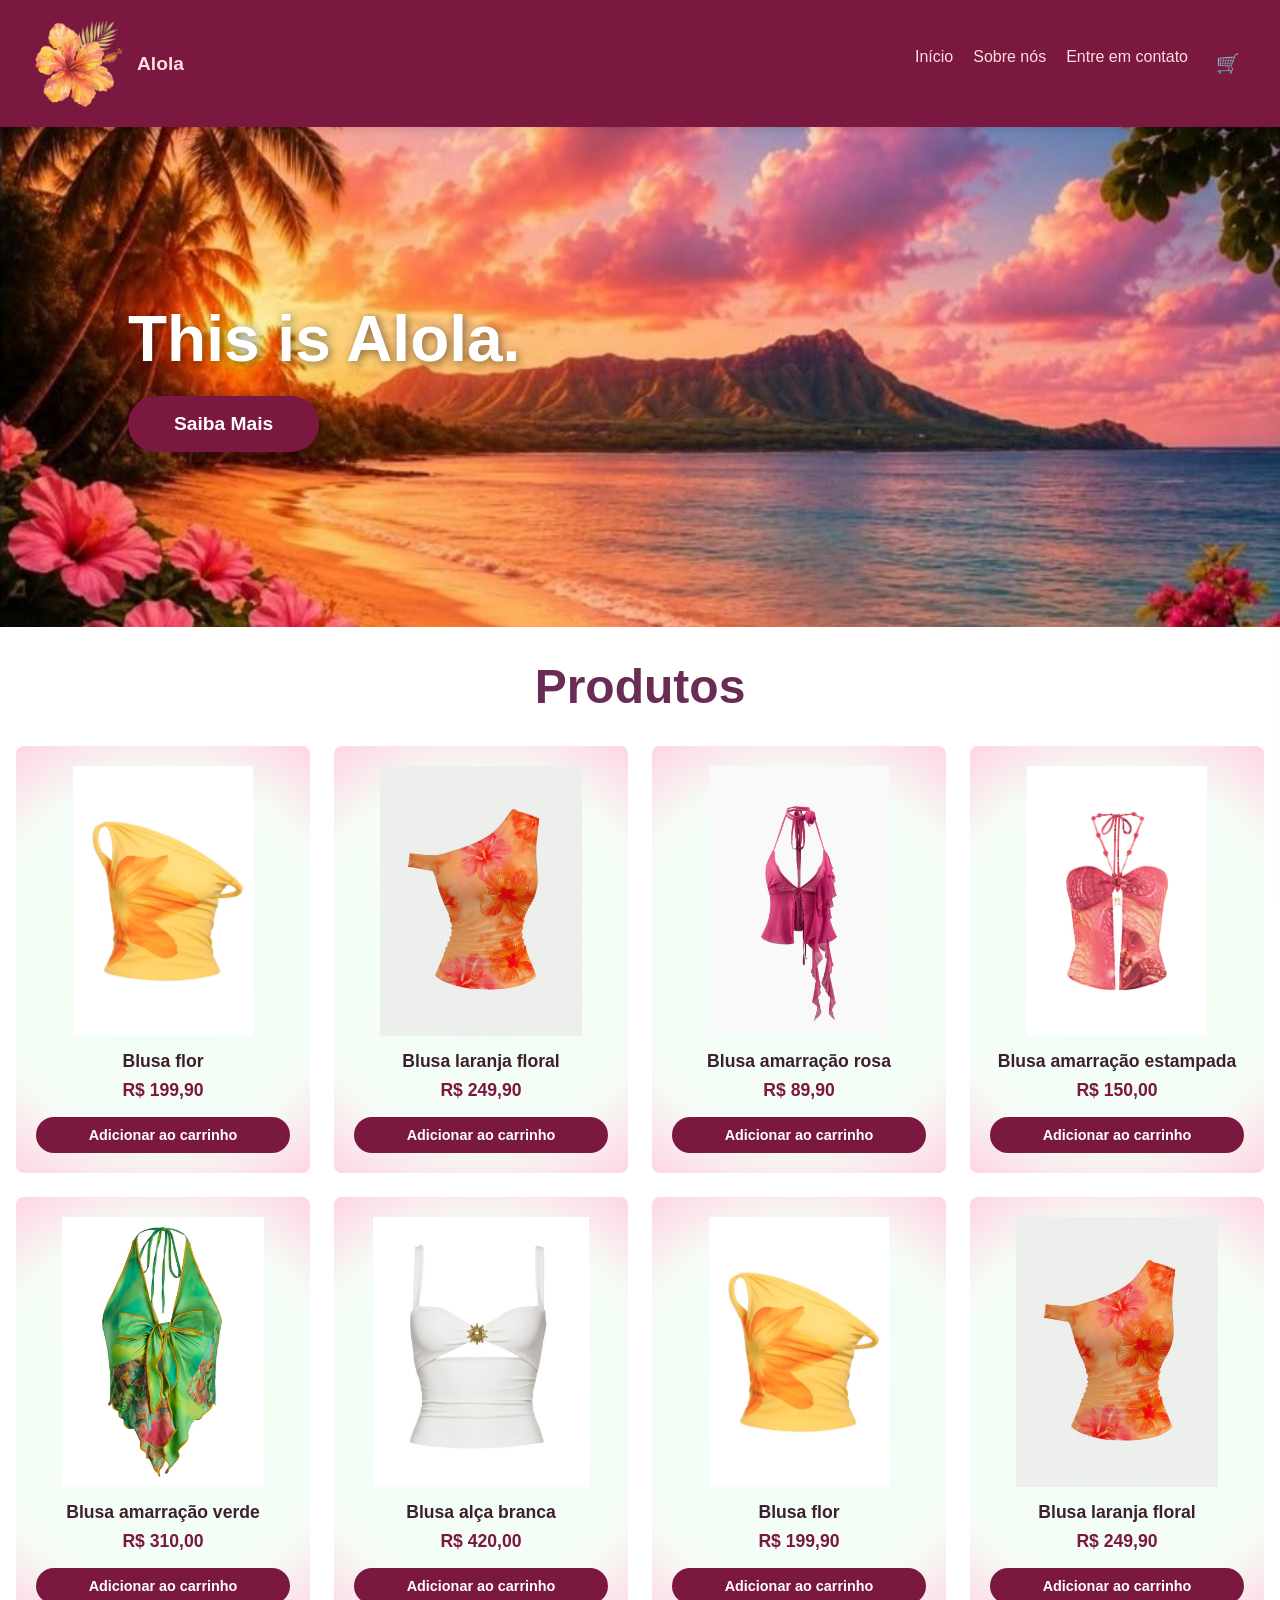
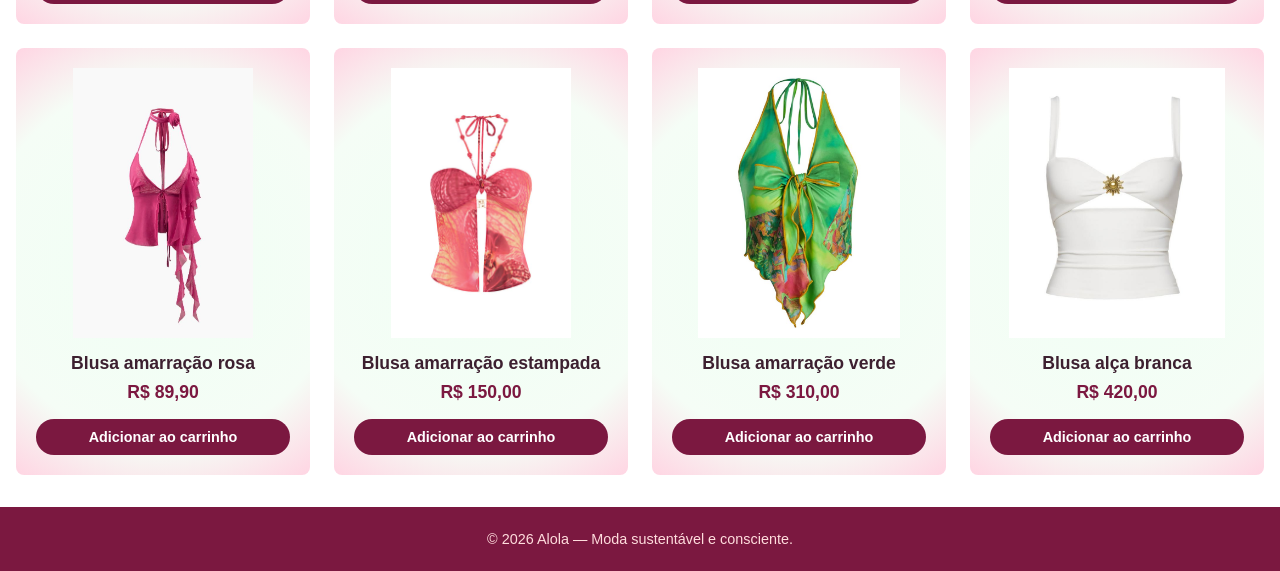
==== commit 5b200fa2: "Na reta final fo projeto" ====
--- a/project_alola/index.html
+++ b/project_alola/index.html
@@ -33,7 +33,7 @@
         </nav>
     </header>
 
-        <section class="hero">
+        <section class="hero hero-min">
             <img src="resources/img/banner.jpg" alt="Banner Alola" class="hero-bg">
 
             <div class="hero-content">
--- a/project_alola/resources/style.css
+++ b/project_alola/resources/style.css
@@ -1,4 +1,4 @@
-/* --- 1. CONFIGURAÇÕES GERAIS / RESET --- */
+/* --- CONFIGURAÇÕES GERAIS / RESET --- */
 * {
     margin: 0;
     padding: 0;
@@ -7,7 +7,7 @@
 
 body {
     font-family: -apple-system, BlinkMacSystemFont, "Segoe UI", Roboto, Helvetica, Arial, sans-serif;
-    background-color: #ffffff; /* Boa prática definir um fundo padrão */
+    background-color: #ffffff;
 }
 
 html, body {
@@ -15,15 +15,16 @@
     padding: 0;
     box-sizing: border-box;
     width: 100%;
-    overflow-x: hidden; /* Remove o scroll horizontal do menu escondido */
-}
+    overflow-x: hidden;
+}
+
 a {
     text-decoration: none;
     color: #ffdddd;
     transition: color 0.3s ease;
 }
 
-/* --- 2. HEADER / NAVBAR --- */
+/* --- HEADER / NAVBAR --- */
 .navbar {
     display: flex;
     justify-content: space-between;
@@ -31,7 +32,7 @@
     padding: 1rem 2rem;
     background-color: #7b1840;
     box-shadow: 0 3px 7px rgba(0, 0, 0, 0.1);
-    position: relative; /* CRÍTICO: Garante que o menu mobile se alinhe a partir da navbar */
+    position: relative;
     z-index: 10;
 }
 
@@ -54,7 +55,7 @@
     gap: 20px;
 }
 
-/* --- 3. MENU HAMBÚRGUER (DESKTOP) --- */
+/* --- MENU HAMBÚRGUER --- */
 .hamburger {
     display: none;
     cursor: pointer;
@@ -70,7 +71,7 @@
     transition: all 0.3s ease;
 }
 
-/* --- 4. HERO SECTION --- */
+/* --- HERO SECTION --- */
 .hero {
     position: relative; 
     width: 100%;
@@ -128,11 +129,10 @@
     text-align: center;
     font-size: clamp(1.5rem, 4vw, 3rem);
     color: #692c54;
-    /* text-transform: uppercase; */
     margin-bottom: 2rem;
 }
 
-/* --- 5. SEÇÃO DE PRODUTOS / CONTEÚDO --- */
+/* --- SEÇÃO DE PRODUTOS --- */
 #pagina1 {
     width: 100%;
     padding: 2rem 1rem;
@@ -154,14 +154,12 @@
     align-items: center;
     text-align: center;
     padding: 20px;
-    background-color: rgba(140, 105, 119, 0.48);
-    flex: 1 1 250px;
-    max-width: 300px;
-    border-radius: 8px;
+    background: radial-gradient(circle, #f0fff4 0%, #f5fdf6 70%, #ffd5e3 100% );
     flex: 1 1 calc(25% - 24px);
     min-width: 240px; 
     max-width: 300px;
     min-height: 420px;
+    border-radius: 8px;
 }
 
 .produto-card img {
@@ -374,6 +372,7 @@
     background-color: #5c2147;
 }
 
+/* --- TOAST NOTIFICAÇÕES --- */
 .toast {
     position: fixed;
     bottom: 24px;
@@ -452,23 +451,6 @@
 }
 
 /* --- PÁGINA DE CONTATO --- */
-.contato-hero {
-    text-align: center;
-    padding: 3rem 1.5rem 1rem;
-    color: #692c54;
-}
-
-.contato-hero h1 {
-    font-size: clamp(1.8rem, 4vw, 2.5rem);
-    margin-bottom: 0.8rem;
-}
-
-.contato-hero p {
-    color: #666;
-    max-width: 600px;
-    margin: 0 auto;
-}
-
 #pagina3 {
     max-width: 1100px;
     margin: 0 auto;
@@ -504,6 +486,16 @@
 .social-icons {
     display: flex;
     gap: 12px;
+}
+
+.info-redes img {
+    width: 100%;
+    max-width: 250px;     
+    height: auto;        
+    aspect-ratio: 2 / 3; 
+    object-fit: cover;   
+    border-radius: 30px; 
+    margin: 20px auto;
 }
 
 .social-icons a {
@@ -626,6 +618,7 @@
     font-size: 0.95rem;
 }
 
+/* --- FOOTER --- */
 footer {
     text-align: center;
     padding: 1.5rem;
@@ -634,13 +627,13 @@
     font-size: 0.9rem;
 }
 
-/* --- ESTILOS DA PÁGINA SOBRE NÓS / LINHA DO TEMPO --- */
-.hero-sobre {
-    max-height: 400px;
-}
-
-.hero-sobre .hero-bg {
-    max-height: 400px;
+/* --- PÁGINA SOBRE NÓS / LINHA DO TEMPO --- */
+.hero-min {
+    max-height: 500px;
+}
+
+.hero-min .hero-bg {
+    max-height: 500px;
     object-fit: cover; 
 }
 
@@ -650,14 +643,12 @@
     padding: 4rem 1rem;
 }
 
-/* O container principal da linha do tempo */
 .timeline {
     position: relative;
     margin: 2rem auto;
     padding: 1rem 0;
 }
 
-/* A linha central vertical (Apenas para Desktop) */
 .timeline::after {
     content: '';
     position: absolute;
@@ -669,27 +660,23 @@
     transform: translateX(-50%);
 }
 
-/* Estrutura de cada bloco de ano */
 .timeline-item {
     padding: 1rem 2rem;
     position: relative;
-    width: 50%; /* Ocupa metade da tela */
+    width: 50%;
     box-sizing: border-box;
 }
 
-/* Alinhamento dos itens à esquerda */
 .timeline-item.left {
     left: 0;
     text-align: right;
 }
 
-/* Alinhamento dos itens à direita */
 .timeline-item.right {
     left: 50%;
     text-align: left;
 }
 
-/* Os "pontos" na linha central */
 .timeline-item::after {
     content: '';
     position: absolute;
@@ -707,10 +694,9 @@
     left: -8px;
 }
 
-/* Caixa de conteúdo de texto */
 .timeline-content {
     padding: 1.5rem;
-    background-color: #ffd5e3;
+    background: radial-gradient(circle,  #ffb2d6 0%,#ffdfe9 50% );
     border-radius: 8px;
     box-shadow: 0 4px 12px rgba(0,0,0,0.05);
     border-left: 5px solid #7b1840;
@@ -733,8 +719,7 @@
     line-height: 1.5;
 }
 
-/* --- LOGICA DA GALERIA EXPANSÍVEL --- */
-
+/* --- GALERIA EXPANSÍVEL --- */
 .galeria-expansivel {
     margin-top: 1rem;
 }
@@ -755,12 +740,10 @@
     display: inline-block;
 }
 
-/* Quando estiver ativo, a setinha gira */
 .galeria-header.active span {
     transform: rotate(180deg);
 }
 
-/* Container das fotos escondido por padrão */
 .galeria-fotos {
     max-height: 0;
     overflow: hidden;
@@ -772,14 +755,12 @@
     margin-top: 0rem;
 }
 
-/* Alinha as fotos à direita caso o texto esteja à esquerda */
 .timeline-item.left .galeria-fotos {
     justify-content: flex-end;
 }
 
-/* Classe controlada pelo JavaScript para abrir a galeria */
 .galeria-fotos.show {
-    max-height: 200px; /* Altura máxima limite para a animação fluida */
+    max-height: 200px;
     opacity: 1;
     margin-top: 1rem;
 }
@@ -787,7 +768,7 @@
 .galeria-fotos img {
     width: 150px;
     height: 150px;
-    object-fit: cover; /* Mantém proporção sem achatar (sua preferência anterior!) */
+    object-fit: cover;
     border-radius: 6px;
     box-shadow: 0 2px 6px rgba(0,0,0,0.1);
     transition: transform 0.2s;
@@ -797,10 +778,7 @@
     transform: scale(1.05);
 }
 
-/* --- RESPONSIVIDADE PARA TELAS MENORES (ATÉ 768px) --- */
-
-
-/* --- 6. RESPONSIVIDADE (MOBILE - ATÉ 768px) --- */
+/* --- RESPONSIVIDADE (MOBILE) --- */
 @media (max-width: 768px) {
     .hamburger {
         display: flex; 
@@ -810,10 +788,10 @@
         display: flex;
         flex-direction: column;
         position: absolute;
-        top: 100%; /* O menu vai começar exatamente onde a navbar termina */
+        top: 100%;
         right: -100%;
         width: 100%;
-        background-color: rgba(123, 24, 64, 0.95); /* Cor sólida/semi-transparente uniforme */
+        background-color: rgba(123, 24, 64, 0.95);
         text-align: center;
         padding: 2rem 0;
         box-shadow: 0 10px 10px rgba(0,0,0,0.1);
@@ -828,7 +806,6 @@
         margin: 1.5rem 0;
     }
 
-    /* Animação do Ícone Hambúrguer para 'X' */
     .hamburger.active span:nth-child(1) {
         transform: translateY(8px) rotate(45deg);
     }
@@ -841,23 +818,20 @@
         transform: translateY(-8px) rotate(-45deg);
     }
     
-    /* Ajuste do Hero para telas menores para evitar textos cortados */
     .hero-content {
         position: absolute;
         top: 50%;
-        left: 8%; /* Um pouco mais perto da borda em telas menores */
+        left: 8%;
         transform: translateY(-50%);
         padding: 0;
         background: none;
         gap: 10px;
     }
 
-        /* Move a linha para o canto esquerdo */
     .timeline::after {
         left: 20px;
     }
 
-    /* Todos os blocos passam a ocupar 100% da largura */
     .timeline-item {
         width: 100%;
         padding-left: 40px;
@@ -869,7 +843,6 @@
         left: 0;
     }
 
-    /* Move os pontos da linha para o canto esquerdo */
     .timeline-item::after, .timeline-item.right::after {
         left: 12px;
         right: auto;
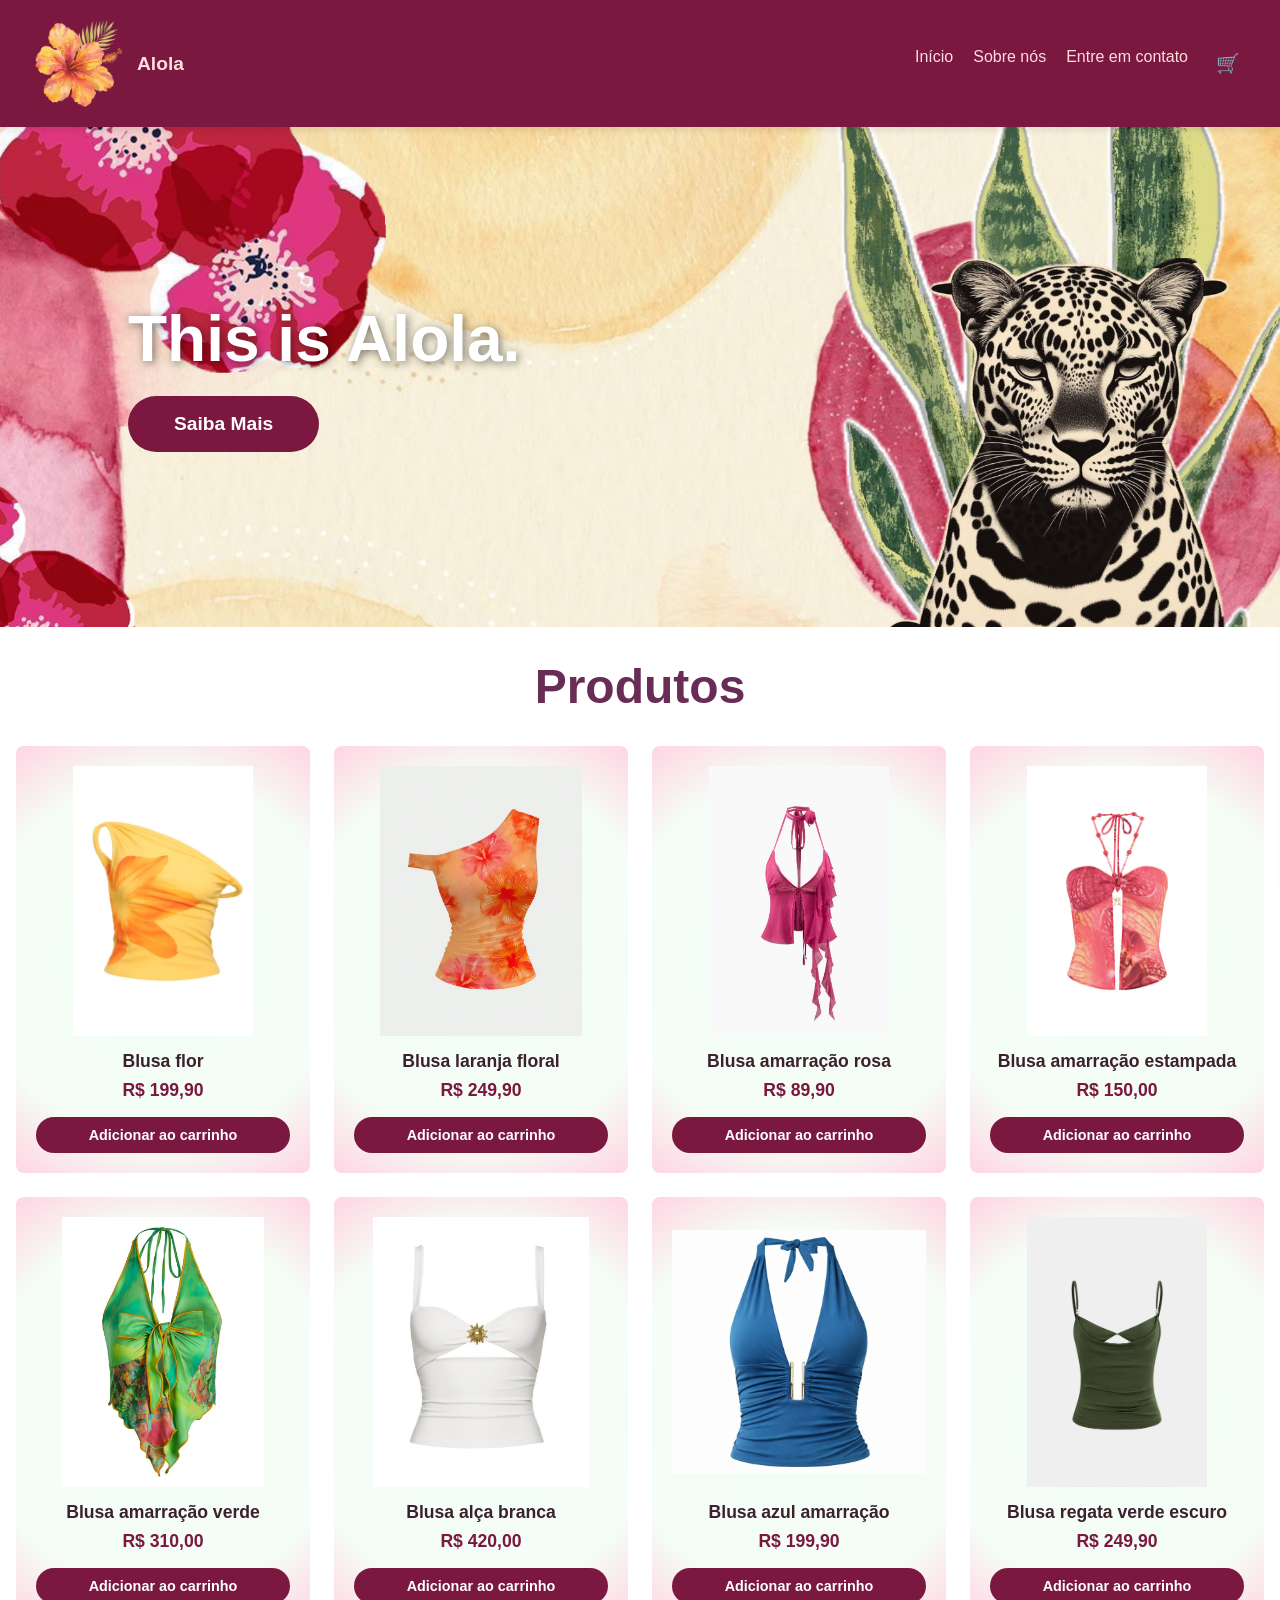
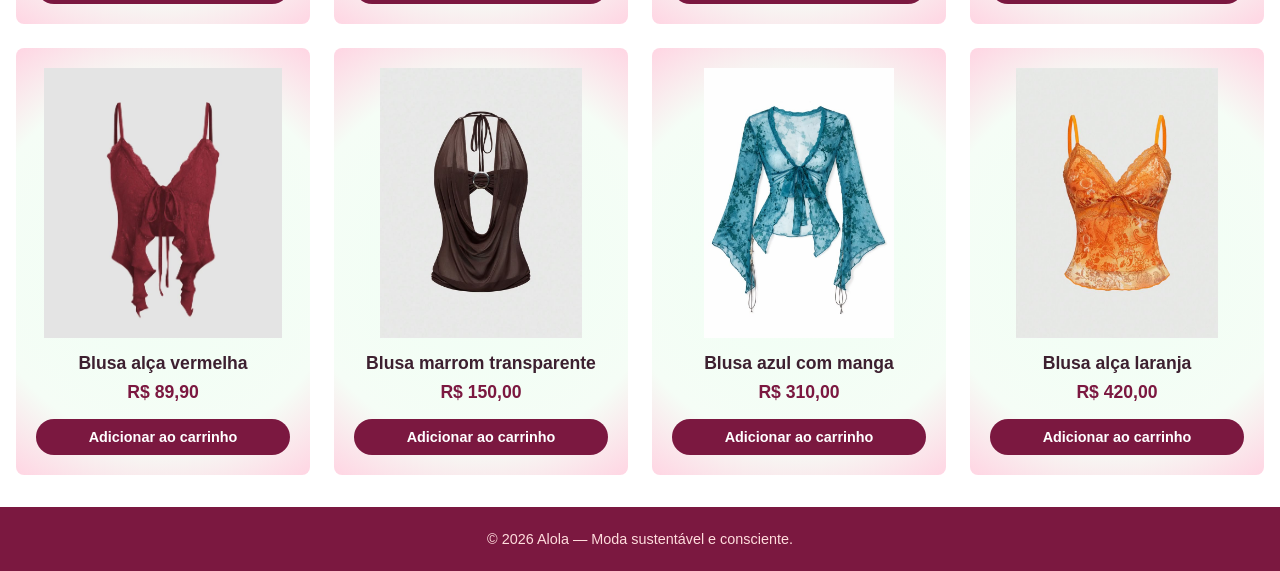
==== commit 36f5cb34: "Ajeitando fotos repetidas, alt, e disposição das grids do Eco content e dos feedbacks. Falta só o Ro" ====
--- a/project_alola/index.html
+++ b/project_alola/index.html
@@ -34,7 +34,7 @@
     </header>
 
         <section class="hero hero-min">
-            <img src="resources/img/banner.jpg" alt="Banner Alola" class="hero-bg">
+            <img src="resources/img/banner.png" alt="Banner Alola" class="hero-bg">
 
             <div class="hero-content">
                 <h1>This is Alola.</h1>
@@ -46,35 +46,35 @@
             <h1 class="section-title">Produtos</h1>
             <div class="grid-produtos">
                 <div class="produto-card" data-id="1">
-                    <img src="resources/img/blusa_amarela.jpg" alt="Blusa flor">
+                    <img src="resources/img/blusa_amarela.jpg" alt="Blusa amarela com flor manga assimétrica">
                     <div class="produto-info">
                         <h3>Blusa flor</h3>
                         <p class="preco">R$ 199,90</p>
-                        <button class="btn-adicionar-carrinho" data-nome="Blusa flor" data-preco="199.90">Adicionar ao carrinho</button>
+                        <button class="btn-adicionar-carrinho" data-nome="Blusa amarela com flor manga assimétrica" data-preco="199.90">Adicionar ao carrinho</button>
                     </div>
                 </div>
                 <div class="produto-card" data-id="2">
-                    <img src="resources/img/blusa_laranja.jpg" alt="Blusa laranja floral">
+                    <img src="resources/img/blusa_laranja.jpg" alt="Blusa laranja flora manga assimétrical">
                     <div class="produto-info">
                         <h3>Blusa laranja floral</h3>
                         <p class="preco">R$ 249,90</p>
-                        <button class="btn-adicionar-carrinho" data-nome="Blusa laranja floral" data-preco="249.90">Adicionar ao carrinho</button>
+                        <button class="btn-adicionar-carrinho" data-nome="Blusa laranja floral manga assimétrica" data-preco="249.90">Adicionar ao carrinho</button>
                     </div>
                 </div>
                 <div class="produto-card" data-id="3">
-                    <img src="resources/img/blusa_rosa.jpg" alt="Blusa amarração rosa">
+                    <img src="resources/img/blusa_rosa.jpg" alt="Blusa amarração rosa barriga aberta">
                     <div class="produto-info">
                         <h3>Blusa amarração rosa</h3>
                         <p class="preco">R$ 89,90</p>
-                        <button class="btn-adicionar-carrinho" data-nome="Blusa amarração rosa" data-preco="89.90">Adicionar ao carrinho</button>
+                        <button class="btn-adicionar-carrinho" data-nome="Blusa amarração rosa barriga aberta" data-preco="89.90">Adicionar ao carrinho</button>
                     </div>
                 </div>
                 <div class="produto-card" data-id="4">
-                    <img src="resources/img/blusa_salmao.jpg" alt="Blusa amarração estampada">
+                    <img src="resources/img/blusa_salmao.jpg" alt="Blusa amarração pescoço estampada">
                     <div class="produto-info">
                         <h3>Blusa amarração estampada</h3>
                         <p class="preco">R$ 150,00</p>
-                        <button class="btn-adicionar-carrinho" data-nome="Blusa amarração estampada" data-preco="150.00">Adicionar ao carrinho</button>
+                        <button class="btn-adicionar-carrinho" data-nome="Blusa amarração pescoço estampada" data-preco="150.00">Adicionar ao carrinho</button>
                     </div>
                 </div>
                 <div class="produto-card" data-id="5">
@@ -82,63 +82,63 @@
                     <div class="produto-info">
                         <h3>Blusa amarração verde</h3>
                         <p class="preco">R$ 310,00</p>
-                        <button class="btn-adicionar-carrinho" data-nome="Blusa amarração verde" data-preco="310.00">Adicionar ao carrinho</button>
+                        <button class="btn-adicionar-carrinho" data-nome="Blusa amarração pescoço verde" data-preco="310.00">Adicionar ao carrinho</button>
                     </div>
                 </div>
                 <div class="produto-card" data-id="6">
-                    <img src="resources/img/blusa_branca.jpg" alt="Blusa alça branca">
+                    <img src="resources/img/blusa_branca.jpg" alt="Blusa alça branca com peça dourada">
                     <div class="produto-info">
                         <h3>Blusa alça branca</h3>
                         <p class="preco">R$ 420,00</p>
-                        <button class="btn-adicionar-carrinho" data-nome="Blusa alça branca" data-preco="420.00">Adicionar ao carrinho</button>
+                        <button class="btn-adicionar-carrinho" data-nome="Blusa alça branca com peça dourada" data-preco="420.00">Adicionar ao carrinho</button>
                     </div>
                 </div>
                 <div class="produto-card" data-id="7">
-                    <img src="resources/img/blusa_amarela.jpg" alt="Blusa flor">
+                    <img src="resources/img/blusa_azul.jpg" alt="Blusa azul amarração com decote">
                     <div class="produto-info">
-                        <h3>Blusa flor</h3>
+                        <h3>Blusa azul amarração</h3>
                         <p class="preco">R$ 199,90</p>
-                        <button class="btn-adicionar-carrinho" data-nome="Blusa flor" data-preco="199.90">Adicionar ao carrinho</button>
+                        <button class="btn-adicionar-carrinho" data-nome="Blusa azul amarração com decote" data-preco="199.90">Adicionar ao carrinho</button>
                     </div>
                 </div>
                 <div class="produto-card" data-id="8">
-                    <img src="resources/img/blusa_laranja.jpg" alt="Blusa laranja floral">
+                    <img src="resources/img/blusa_verde_escuro.jpg" alt="Blusa regata verde escuro duas camadas">
                     <div class="produto-info">
-                        <h3>Blusa laranja floral</h3>
+                        <h3>Blusa regata verde escuro</h3>
                         <p class="preco">R$ 249,90</p>
-                        <button class="btn-adicionar-carrinho" data-nome="Blusa laranja floral" data-preco="249.90">Adicionar ao carrinho</button>
+                        <button class="btn-adicionar-carrinho" data-nome="Blusa regata verde escuro duas camadas" data-preco="249.90">Adicionar ao carrinho</button>
                     </div>
                 </div>
                 <div class="produto-card" data-id="9">
-                    <img src="resources/img/blusa_rosa.jpg" alt="Blusa amarração rosa">
+                    <img src="resources/img/blusa_vermelha.jpg" alt="Blusa alça vermelha">
                     <div class="produto-info">
-                        <h3>Blusa amarração rosa</h3>
+                        <h3>Blusa alça vermelha</h3>
                         <p class="preco">R$ 89,90</p>
-                        <button class="btn-adicionar-carrinho" data-nome="Blusa amarração rosa" data-preco="89.90">Adicionar ao carrinho</button>
+                        <button class="btn-adicionar-carrinho" data-nome="Blusa alça vermelha" data-preco="89.90">Adicionar ao carrinho</button>
                     </div>
                 </div>
                 <div class="produto-card" data-id="10">
-                    <img src="resources/img/blusa_salmao.jpg" alt="Blusa amarração estampada">
+                    <img src="resources/img/blusa_marrom.jpg" alt="Blusa marrom transparente">
                     <div class="produto-info">
-                        <h3>Blusa amarração estampada</h3>
+                        <h3>Blusa marrom transparente</h3>
                         <p class="preco">R$ 150,00</p>
-                        <button class="btn-adicionar-carrinho" data-nome="Blusa amarração estampada" data-preco="150.00">Adicionar ao carrinho</button>
+                        <button class="btn-adicionar-carrinho" data-nome="Blusa marrom transparente" data-preco="150.00">Adicionar ao carrinho</button>
                     </div>
                 </div>
                 <div class="produto-card" data-id="11">
-                    <img src="resources/img/blusa_verde.jpg" alt="Blusa amarração verde">
+                    <img src="resources/img/blusa_azul_claro.jpg" alt="Blusa azul com manga">
                     <div class="produto-info">
-                        <h3>Blusa amarração verde</h3>
+                        <h3>Blusa azul com manga</h3>
                         <p class="preco">R$ 310,00</p>
-                        <button class="btn-adicionar-carrinho" data-nome="Blusa amarração verde" data-preco="310.00">Adicionar ao carrinho</button>
+                        <button class="btn-adicionar-carrinho" data-nome="Blusa azul com manga" data-preco="310.00">Adicionar ao carrinho</button>
                     </div>
                 </div>
                 <div class="produto-card" data-id="12">
-                    <img src="resources/img/blusa_branca.jpg" alt="Blusa alça branca">
+                    <img src="resources/img/blusa_laranja_claro.jpg" alt="Blusa alça laranja">
                     <div class="produto-info">
-                        <h3>Blusa alça branca</h3>
+                        <h3>Blusa alça laranja</h3>
                         <p class="preco">R$ 420,00</p>
-                        <button class="btn-adicionar-carrinho" data-nome="Blusa alça branca" data-preco="420.00">Adicionar ao carrinho</button>
+                        <button class="btn-adicionar-carrinho" data-nome="Blusa alça laranja" data-preco="420.00">Adicionar ao carrinho</button>
                     </div>
                 </div>
             </div>
--- a/project_alola/resources/style.css
+++ b/project_alola/resources/style.css
@@ -15,6 +15,7 @@
     padding: 0;
     box-sizing: border-box;
     width: 100%;
+    min-width: 35px;
     overflow-x: hidden;
 }
 
@@ -404,7 +405,7 @@
 }
 
 .eco-content {
-    max-width: 1000px;
+    max-width: 1500px;
     margin: 0 auto;
 }
 
@@ -418,16 +419,20 @@
 }
 
 .eco-grid {
-    display: grid;
-    grid-template-columns: repeat(auto-fit, minmax(220px, 1fr));
+    display: flex;
+    flex-wrap: wrap;
+    grid-template-columns: repeat(auto-fit, minmax(250px, 1fr));
     gap: 20px;
 }
 
 .eco-card {
     background: #ffffff;
+    width: 300px;
+    min-width: 250px;
     padding: 1.5rem;
     border-radius: 12px;
     box-shadow: 0 4px 12px rgba(0, 0, 0, 0.06);
+    flex-grow: 1;
     text-align: center;
     border-top: 4px solid #2e7d32;
 }
@@ -594,14 +599,17 @@
 }
 
 .grid-feedbacks {
-    display: grid;
-    grid-template-columns: repeat(auto-fit, minmax(250px, 1fr));
+    display: flex;
+    flex-wrap: wrap;
     gap: 20px;
 }
 
 .feedback-card {
     background-color: rgba(140, 105, 119, 0.15);
     padding: 1.5rem;
+    width: 300px;
+    min-width: 250px;
+    flex-grow: 1;
     border-radius: 10px;
     border-left: 4px solid #7b1840;
 }
